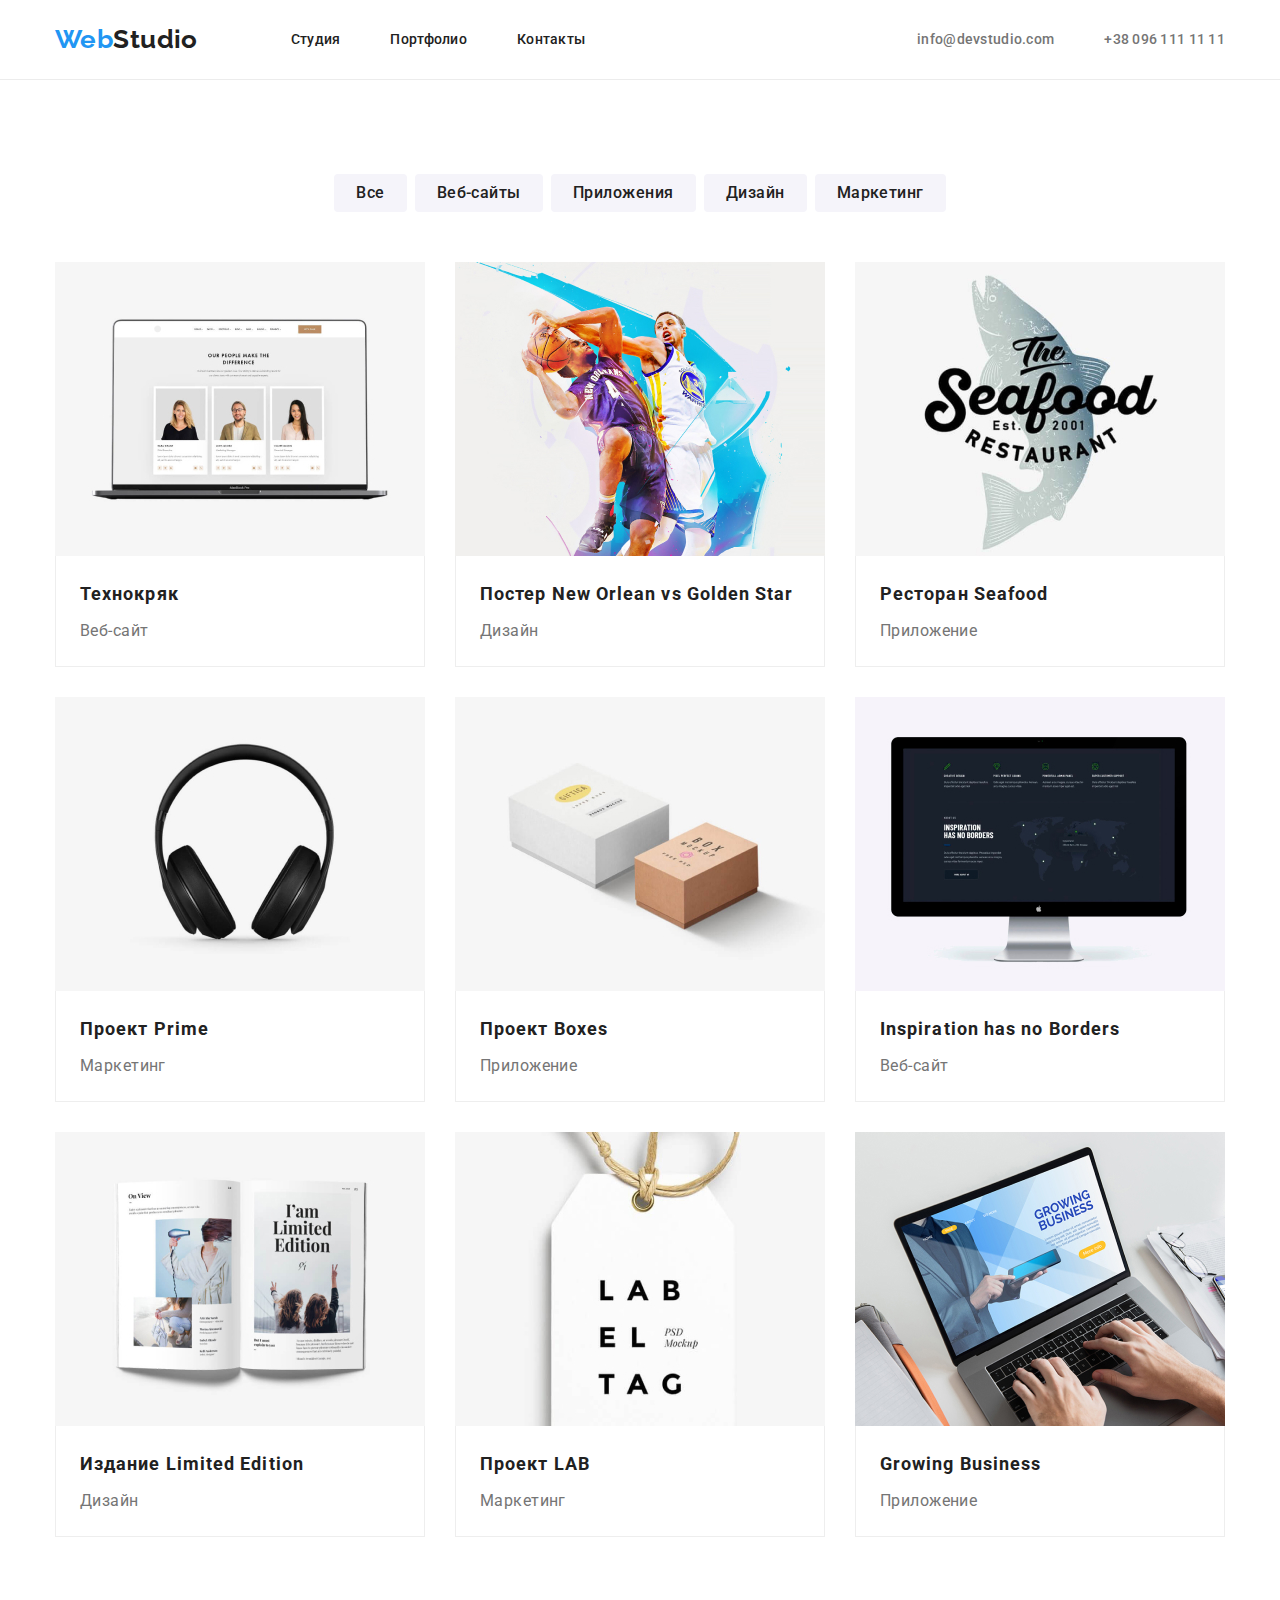
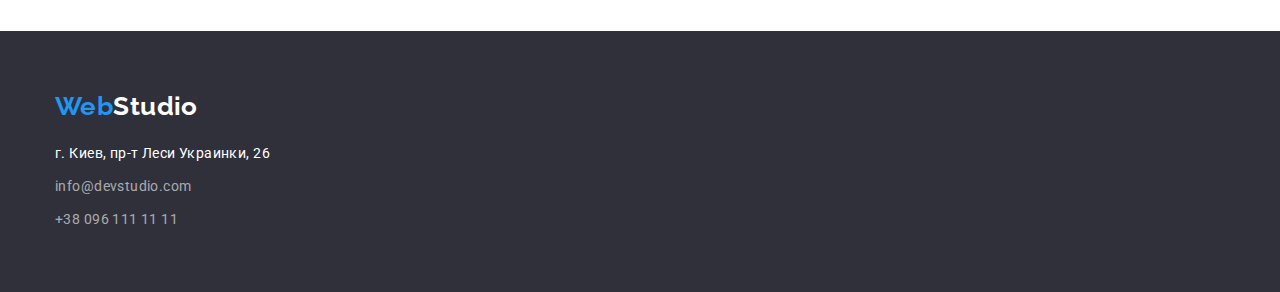
==== portfolio.html @ 7f3ca4b1 "Перенес файлы с третьей работы" ====
<!DOCTYPE html>
<html lang="ru">
<head>
    <meta charset="UTF-8">
    <meta name="viewport" content="width=device-width, initial-scale=1.0">
    <title>Портфолио</title>
    <link href="https://fonts.googleapis.com/css2?family=Raleway:wght@700&family=Roboto:wght@400;500;700;900&display=swap" rel="stylesheet">
    <!-- <link rel="stylesheet" href="./CSS/normolize.css"> -->
    <link rel="stylesheet" href="https://cdnjs.cloudflare.com/ajax/libs/modern-normalize/1.0.0/modern-normalize.min.css">
    <link rel="stylesheet" href="./CSS/style.css">
</head>
<body>
    <!--header-page-->
    <header class="header">
        <!--header-navigation-->
        <div class="container header-container">     
        <nav class="navigation">
            <a href="./index.html" class="logo"> <span class="logo-accent">Web</span>Studio</a>
            <ul class="site-nav list">
                <li class="site-nav-item"><a href="./index.html" class="link">Студия</a></li>
                <li class="site-nav-item"><a href="./portfolio.html" target="_blank" class="link">Портфолио</a></li>
                <li class="site-nav-item"><a href="#contacts" class="link">Контакты</a></li>
            </ul>  
        </nav>   
        <!--header-contact-->
        <ul class="contact-list list">
            <li><a href="mailto:info@devstudio.com" class="link link-email">info@devstudio.com</a></li>
            <li><a href="tel:+380961111111" class="link">+38 096 111 11 11</a></li>
        </ul>
        </div>
    </header>
    <!--main-content-portfolio-->
    <main>
        <!--section-page-portfolio-->
        <section class="section-portfolio section">
            <div class="container">
                <ul class="list-button list">
                    <li class="item-botton"><button type="button" class="button">Все</button></li>
                    <li class="item-botton"><button type="button" class="button">Веб-сайты</button></li>
                    <li class="item-botton"><button type="button" class="button">Приложения</button></li>
                    <li class="item-botton"><button type="button" class="button">Дизайн</button></li>
                    <li class="item-botton"><button type="button" class="button">Маркетинг</button></li>
                </ul>  
                <h1 hidden> Наши проекты</h1>
                <ul class="list-portfolio grid-list list">
                    <li class="item-portfolio"><a href="" class="link">
                            <img src="./images/technocryak.jpg" alt="Скриншот веб-сайта Технокряк" width="370">
                            <div class="item-product">
                                <h2 class="title-portfolio">Технокряк</h2>
                                <p class="category-product">Веб-сайт</p>
                            </div>
                        </a>
                    </li>
                    <li class="item-portfolio"><a href="" class="link"> 
                            <img src="./images/orlean-vs-js.jpg" alt="Постер New Orlean vs Golden Star" width="370">
                            <div class="item-product">
                                <h2 class="title-portfolio">Постер New Orlean vs Golden Star</h2>
                                <p class="category-product">Дизайн</p>
                            </div>    
                        </a>
                    </li>
                    <li class="item-portfolio"><a href="" class="link">
                            <img src="./images/seafood.jpg" alt="Постер приложения Ресторана Seafood" width="370">
                            <div class="item-product">
                                <h2 class="title-portfolio">Ресторан Seafood</h2>
                                <p class="category-product">Приложение</p>
                            </div>
                        </a>    
                    </li>
                    <li class="item-portfolio"><a href="" class="link">
                            <img src="./images/prime.jpg" alt="Фото наушников" width="370">
                            <div class="item-product">
                                <h2 class="title-portfolio">Проект Prime</h2>
                                <p class="category-product">Маркетинг</p>
                            </div>
                        </a>
                    </li>
                    <li class="item-portfolio"><a href="" class="link">
                            <img src="./images/boxes.jpg" alt="Фото двух коробок" width="370">
                            <div class="item-product">
                                <h2 class="title-portfolio">Проект Boxes</h2>
                                <p class="category-product">Приложение</p>
                            </div>    
                        </a>    
                    </li>
                    <li class="item-portfolio"><a href="" class="link">
                            <img src="./images/inspiration-has-no-borders.jpg" alt="Фото манитора с сайтом Inspiration has no Borders на экране" width="370" >
                            <div class="item-product">
                                <h2 class="title-portfolio">Inspiration has no Borders</h2>
                                <p class="category-product">Веб-сайт</p>
                            </div>
                        </a>
                    </li>
                    <li class="item-portfolio"><a href="" class="link">
                            <img src="./images/limited-edition.jpg" alt="Фото разворота журнала Limited Edition" width="370">
                            <div class="item-product">
                                <h2 class="title-portfolio">Издание Limited Edition</h2>
                                <p class="category-product">Дизайн</p>
                            </div>
                        </a>
                    </li>
                    <li class="item-portfolio"><a href="" class="link">
                            <img src="./images/lab-project.jpg" alt="Фото белой бирки с надписью LA EL TAG" width="370">
                            <div class="item-product">
                                <h2 class="title-portfolio">Проект LAB</h2>
                                <p class="category-product">Маркетинг</p>
                            </div>
                        </a>
                    </li>
                    <li class="item-portfolio"><a href="" class="link">
                            <img src="./images/growing-business.jpg" alt="Фото ноутбука со постером приложения Growing Business на экране" width="370">
                            <div class="item-product">
                                <h2 class="title-portfolio">Growing Business</h2>
                                <p class="category-product">Приложение</p>
                            </div>
                        </a>
                    </li>
                </ul>
            </div>
        </section>
    </main>
    <!--footer-page-->
    <!--footer-page-->
    <footer class="footer" >
        <div class="container footer-сntainer">
            <a href="./index.html" class="logo logo-footer"><span class="logo-accent">Web</span>Studio</a>
        <!--footer-address-->
        <address class="footer-address">
            <p class="contact"  id="contacts">г. Киев, пр-т Леси Украинки, 26 <br>
                <a href="mailto:info@devstudio.com" class="link-contact">info@devstudio.com</a> <br>
                <a href="tel:+380961111111" class="link-contact">+38 096 111 11 11</a>
            </p>
        </address>
        </div>
    </footer>
</body>
</html>
---- CSS/normolize.css ----
/*! normalize.css v8.0.1 | MIT License | github.com/necolas/normalize.css */

/* Document
   ========================================================================== */

/**
 * 1. Correct the line height in all browsers.
 * 2. Prevent adjustments of font size after orientation changes in iOS.
 */

 html {
    line-height: 1.15; /* 1 */
    -webkit-text-size-adjust: 100%; /* 2 */
  }
  
  /* Sections
     ========================================================================== */
  
  /**
   * Remove the margin in all browsers.
   */
  
  body {
    margin: 0;
  }
  
  /**
   * Render the `main` element consistently in IE.
   */
  
  main {
    display: block;
  }
  
  /**
   * Correct the font size and margin on `h1` elements within `section` and
   * `article` contexts in Chrome, Firefox, and Safari.
   */
  
  h1 {
    font-size: 2em;
    margin: 0.67em 0;
  }
  
  /* Grouping content
     ========================================================================== */
  
  /**
   * 1. Add the correct box sizing in Firefox.
   * 2. Show the overflow in Edge and IE.
   */
  
  hr {
    box-sizing: content-box; /* 1 */
    height: 0; /* 1 */
    overflow: visible; /* 2 */
  }
  
  /**
   * 1. Correct the inheritance and scaling of font size in all browsers.
   * 2. Correct the odd `em` font sizing in all browsers.
   */
  
  pre {
    font-family: monospace, monospace; /* 1 */
    font-size: 1em; /* 2 */
  }
  
  /* Text-level semantics
     ========================================================================== */
  
  /**
   * Remove the gray background on active links in IE 10.
   */
  
  a {
    background-color: transparent;
  }
  
  /**
   * 1. Remove the bottom border in Chrome 57-
   * 2. Add the correct text decoration in Chrome, Edge, IE, Opera, and Safari.
   */
  
  abbr[title] {
    border-bottom: none; /* 1 */
    text-decoration: underline; /* 2 */
    text-decoration: underline dotted; /* 2 */
  }
  
  /**
   * Add the correct font weight in Chrome, Edge, and Safari.
   */
  
  b,
  strong {
    font-weight: bolder;
  }
  
  /**
   * 1. Correct the inheritance and scaling of font size in all browsers.
   * 2. Correct the odd `em` font sizing in all browsers.
   */
  
  code,
  kbd,
  samp {
    font-family: monospace, monospace; /* 1 */
    font-size: 1em; /* 2 */
  }
  
  /**
   * Add the correct font size in all browsers.
   */
  
  small {
    font-size: 80%;
  }
  
  /**
   * Prevent `sub` and `sup` elements from affecting the line height in
   * all browsers.
   */
  
  sub,
  sup {
    font-size: 75%;
    line-height: 0;
    position: relative;
    vertical-align: baseline;
  }
  
  sub {
    bottom: -0.25em;
  }
  
  sup {
    top: -0.5em;
  }
  
  /* Embedded content
     ========================================================================== */
  
  /**
   * Remove the border on images inside links in IE 10.
   */
  
  img {
    border-style: none;
  }
  
  /* Forms
     ========================================================================== */
  
  /**
   * 1. Change the font styles in all browsers.
   * 2. Remove the margin in Firefox and Safari.
   */
  
  button,
  input,
  optgroup,
  select,
  textarea {
    font-family: inherit; /* 1 */
    font-size: 100%; /* 1 */
    line-height: 1.15; /* 1 */
    margin: 0; /* 2 */
  }
  
  /**
   * Show the overflow in IE.
   * 1. Show the overflow in Edge.
   */
  
  button,
  input { /* 1 */
    overflow: visible;
  }
  
  /**
   * Remove the inheritance of text transform in Edge, Firefox, and IE.
   * 1. Remove the inheritance of text transform in Firefox.
   */
  
  button,
  select { /* 1 */
    text-transform: none;
  }
  
  /**
   * Correct the inability to style clickable types in iOS and Safari.
   */
  
  button,
  [type="button"],
  [type="reset"],
  [type="submit"] {
    -webkit-appearance: button;
  }
  
  /**
   * Remove the inner border and padding in Firefox.
   */
  
  button::-moz-focus-inner,
  [type="button"]::-moz-focus-inner,
  [type="reset"]::-moz-focus-inner,
  [type="submit"]::-moz-focus-inner {
    border-style: none;
    padding: 0;
  }
  
  /**
   * Restore the focus styles unset by the previous rule.
   */
  
  button:-moz-focusring,
  [type="button"]:-moz-focusring,
  [type="reset"]:-moz-focusring,
  [type="submit"]:-moz-focusring {
    outline: 1px dotted ButtonText;
  }
  
  /**
   * Correct the padding in Firefox.
   */
  
  fieldset {
    padding: 0.35em 0.75em 0.625em;
  }
  
  /**
   * 1. Correct the text wrapping in Edge and IE.
   * 2. Correct the color inheritance from `fieldset` elements in IE.
   * 3. Remove the padding so developers are not caught out when they zero out
   *    `fieldset` elements in all browsers.
   */
  
  legend {
    box-sizing: border-box; /* 1 */
    color: inherit; /* 2 */
    display: table; /* 1 */
    max-width: 100%; /* 1 */
    padding: 0; /* 3 */
    white-space: normal; /* 1 */
  }
  
  /**
   * Add the correct vertical alignment in Chrome, Firefox, and Opera.
   */
  
  progress {
    vertical-align: baseline;
  }
  
  /**
   * Remove the default vertical scrollbar in IE 10+.
   */
  
  textarea {
    overflow: auto;
  }
  
  /**
   * 1. Add the correct box sizing in IE 10.
   * 2. Remove the padding in IE 10.
   */
  
  [type="checkbox"],
  [type="radio"] {
    box-sizing: border-box; /* 1 */
    padding: 0; /* 2 */
  }
  
  /**
   * Correct the cursor style of increment and decrement buttons in Chrome.
   */
  
  [type="number"]::-webkit-inner-spin-button,
  [type="number"]::-webkit-outer-spin-button {
    height: auto;
  }
  
  /**
   * 1. Correct the odd appearance in Chrome and Safari.
   * 2. Correct the outline style in Safari.
   */
  
  [type="search"] {
    -webkit-appearance: textfield; /* 1 */
    outline-offset: -2px; /* 2 */
  }
  
  /**
   * Remove the inner padding in Chrome and Safari on macOS.
   */
  
  [type="search"]::-webkit-search-decoration {
    -webkit-appearance: none;
  }
  
  /**
   * 1. Correct the inability to style clickable types in iOS and Safari.
   * 2. Change font properties to `inherit` in Safari.
   */
  
  ::-webkit-file-upload-button {
    -webkit-appearance: button; /* 1 */
    font: inherit; /* 2 */
  }
  
  /* Interactive
     ========================================================================== */
  
  /*
   * Add the correct display in Edge, IE 10+, and Firefox.
   */
  
  details {
    display: block;
  }
  
  /*
   * Add the correct display in all browsers.
   */
  
  summary {
    display: list-item;
  }
  
  /* Misc
     ========================================================================== */
  
  /**
   * Add the correct display in IE 10+.
   */
  
  template {
    display: none;
  }
  
  /**
   * Add the correct display in IE 10.
   */
  
  [hidden] {
    display: none;
  }
---- CSS/style.css ----
/*background-color-header-page:
    background-color-header-and-images-list: #FFFFFF;
    background-hero-footer: #2F303A;
    general-background-page: #E5E5E5;
    background-section3-comand: #F5F4FA;
*/
/* font-family: 'Raleway', sans-serif;
   font-family: 'Roboto', sans-serif; 
*/
:root{
    --primary-text-color: #757575;
    --title-text-color: #212121;
    --accent-color: #2196F3;
    --primary-white-color: #ffffff;
    --contact-text-color: rgba(255, 255, 255, 0.6);
    --background-hero-footer: #2F303A;
    /* --general-background-page: #E5E5E5; */
    --background-section-comand: #F5F4FA;
}
html {
    box-sizing: border-box;
}  
*,
*::before,
*::after {
    box-sizing: inherit;
}
  img {
    display: block;
    max-width: 100%;
    height: auto;
}

h1,
h2,
h3,
p {
    margin-top: 0;
}
body {
    background-color: var(--primary-white-color);
    color: var(--primary-text-color);
    font-family: Roboto, sans-serif;
    font-weight: 400;
    letter-spacing: 0.03em;
    font-size: 14px;
    line-height: 1.71;
}
/* utilities */
.section{
    padding-top: 94px;
    padding-bottom: 94px;
}
.list {
    padding: 0;
    margin: 0;
    list-style: none;
}
.visually-hidden {
    position: absolute !important;
    clip: rect(1px 1px 1px 1px);
    clip: rect(1px, 1px, 1px, 1px);
    padding: 0 !important;
    border: 0 !important;
    height: 1px !important;
    width: 1px !important;
    overflow: hidden;
}
.container {
    width: 1200px;
    padding-left: 15px;
    padding-right: 15px;
    /* outline: 2px solid tomato; */
    margin: 0 auto;
}
.button {
    border-radius: 4px ;
    display: inline-block;
    margin: 0;
    padding: 0;
    box-shadow: none;
    cursor: pointer;
    border: none;
}
.grid-list{
    display: flex;
    flex-wrap: wrap;
    margin-left: -30px;
    /* margin-top: -30px; */
}
/* Logo */
.logo {
    color: var(--title-text-color);
    font-family: Raleway, sans-serif;
    font-size: 26px;
    font-weight: 700;
    line-height: 1.19;
    text-decoration: none;
}
.logo-accent {
    color: var(--accent-color);
}
/* site-nav */
.site-nav{
    display: inline-flex;
}
.site-nav-item:not(:last-child) {
    margin-right: 50px;
}
.header .logo {
    margin-right: 93px;
}
 .header {
    padding-top: 24px;
    padding-bottom: 24px;

    border-bottom: 1px solid #ECECEC;
} 

.contact-list {
    display: inline-flex;
}
.contact-list .link-email{
    margin-right: 50px;
}
.header-container {
    display: flex;
    justify-content: flex-end;
    align-items: center;

}
.navigation {
    display: flex;
    align-items: center;
    margin-right: auto;
   } 
.site-nav .link {
    color: var(--title-text-color);
    font-weight: 500;
    line-height: 1.14;
    text-decoration: none;
    letter-spacing: 0.02em;
} 
.site-nav .link:hover,
.site-nav .link:focus {
  color: var(--accent-color);
}
.contact-list .link {
    color: var(--primary-text-color);
    font-weight: 500;
    line-height: 1.14;
    text-decoration: none;
    letter-spacing: 0.02em;
} 
.contact-list .link:hover,
.contact-list .link:focus {
    color: var(--accent-color);
}
/*section1-hero */
.hero,
.footer {
    background-color: var(--background-hero-footer);
}
.hero-container{
    display: inline-block;
    padding-top: 200px;
    padding-bottom: 200px;
    width: 700px;
}
.hero{
    text-align: center;
}
.hero-title {
    color: var(--primary-white-color);
    font-weight: 900;
    font-size: 44px;
    line-height: 1.36;
    
    letter-spacing: 0.06em;
    text-transform: uppercase;
    display: block;

    margin-bottom: 30px;
}
.hero .button {
    background-color: var(--accent-color);
    color: var(--primary-white-color);
    font-weight: 700;
    font-size: 16px;
    line-height: 1.87;
    text-align: center;
    letter-spacing: 0.06em;
    text-decoration: none;
    
    padding: 10px 32px;
    min-width: 136px;
    box-shadow: 0px 4px 4px rgba(0, 0, 0, 0.15);
}
/*section2-feature */
.section-feature{
    padding-bottom: 0;
}
.feature-list .title {
    color: var(--title-text-color);
    font-weight: 700;
    font-size: 14px;
    line-height: 1.14;
    letter-spacing: 0.03em;
    text-transform: uppercase;

    margin-bottom: 10px;
}
.feature-list p{
    margin-bottom: 0;
    padding-block-start: 3px;
    padding-block-end: 3px;
    
}
.feature-item {
    margin-left: 30px;
    /* margin-top: 30px; */
    flex-basis: calc(100% / 4 - 30px);
}
/*section3-product*/
.section-title {
    color: var(--title-text-color);
    font-weight: 700;
    font-size: 36px;
    line-height: 1.17;
    text-align: center;

    margin-bottom: 50px;
}
.product-item {
    margin-left: 30px;
    /* margin-top: 30px; */
    flex-basis: calc(100% / 3 - 30px);
}
/*section4-comand*/
.section-comand {
    background-color: var(--background-section-comand);
}
.comand-list li {
    background-color: var(--primary-white-color);
    font-size: 16px;
    line-height: 1.19;

    padding-bottom: 30px;
}
.comand-list .title {
    color: var(--title-text-color);
    font-weight: 500;

    margin-top: 30px;
    margin-bottom: 10px;
}
.comand-item {
    text-align: center;
    box-shadow: 0px 1px 3px rgba(0, 0, 0, 0.12), 0px 1px 1px rgba(0, 0, 0, 0.14), 0px 2px 1px rgba(0, 0, 0, 0.2);
    border-radius: 0px 0px 4px 4px;

    margin-left: 30px;
    /* margin-top: 30px; */
    flex-basis: calc(100% / 4 - 30px);
    }
.comand-item p {
    margin-bottom: 0px;
}
   /*section-portfolio*/
.list-button {
    display: flex;
    justify-content: center;
    margin-bottom: 50px;
}    
.list-button .button {
    background-color: var(--background-section-comand);
    color: var(--title-text-color);
    font-weight: 500;
    font-size: 16px;
    line-height: 1.63;
    letter-spacing: 0.03em;
    
    padding: 6px 22px;
    border-color: var(--background-section-comand);
}
.item-botton{ 
    margin-right: 8px;
}
.item-botton:last-child {
    margin-right: 0;
}
.list-button .button:hover,
.list-button .button:focus {
    background-color: var(--accent-color);
    color: var(--primary-white-color);
    border-color: var(--accent-color);
    box-shadow: 0px 3px 1px rgba(0, 0, 0, 0.1), 0px 1px 2px rgba(0, 0, 0, 0.08), 0px 2px 2px rgba(0, 0, 0, 0.12);
}
.list-portfolio{
    margin-top: -30px;

}
.item-portfolio{
    margin-left: 30px;
    margin-top: 30px;
    flex-basis: calc(100% / 3 - 30px);

    background-color: var(--primary-white-color);
}     
.list-portfolio .link {
    text-decoration: none; 
}
.title-portfolio {
    color: var(--title-text-color);
    font-weight: 700;
    font-size: 18px;
    line-height: 2;
    text-decoration: none;
    letter-spacing: 0.06em;

    width: 320px;
    height: 36px;
    margin-bottom: 4px;
}
.category-product {
    color: var(--primary-text-color);    
    font-size: 16px;
    line-height: 1.88;

    width: 320px;
    height: 30px;
    margin-bottom: 0;
    margin-right: 0;
}
.item-product {
    padding: 20px 24px;
    /* box-sizing: border-box; */
    border-bottom: 1px solid #EEEEEE;
    border-left: 1px solid #EEEEEE;
    border-right: 1px solid #EEEEEE;
}
/*footer-address*/
.footer {  
    padding-top: 60px;
    padding-bottom: 60px;
}
.footer-сntainer .logo-footer {
    display: inline-block;
    color: var(--primary-white-color);
    
    margin-bottom: 20px;
}
.footer-address{ 
    color: var(--primary-white-color);
    font-style: normal;
}
.contact .link-contact {
    color: var(--contact-text-color);
    text-decoration: none;
} 
.contact{
    margin-bottom: 0px;
}
.link-contact {
    display: inline-block;
    margin-top: 9px;
    margin-bottom: 9px;
} 
.link-contact:last-child {
    margin-top: 0px;
    margin-bottom: 0px;
}
.contact .link-contact:hover,
.contact .link-contact:focus {
    color: var(--accent-color);
}
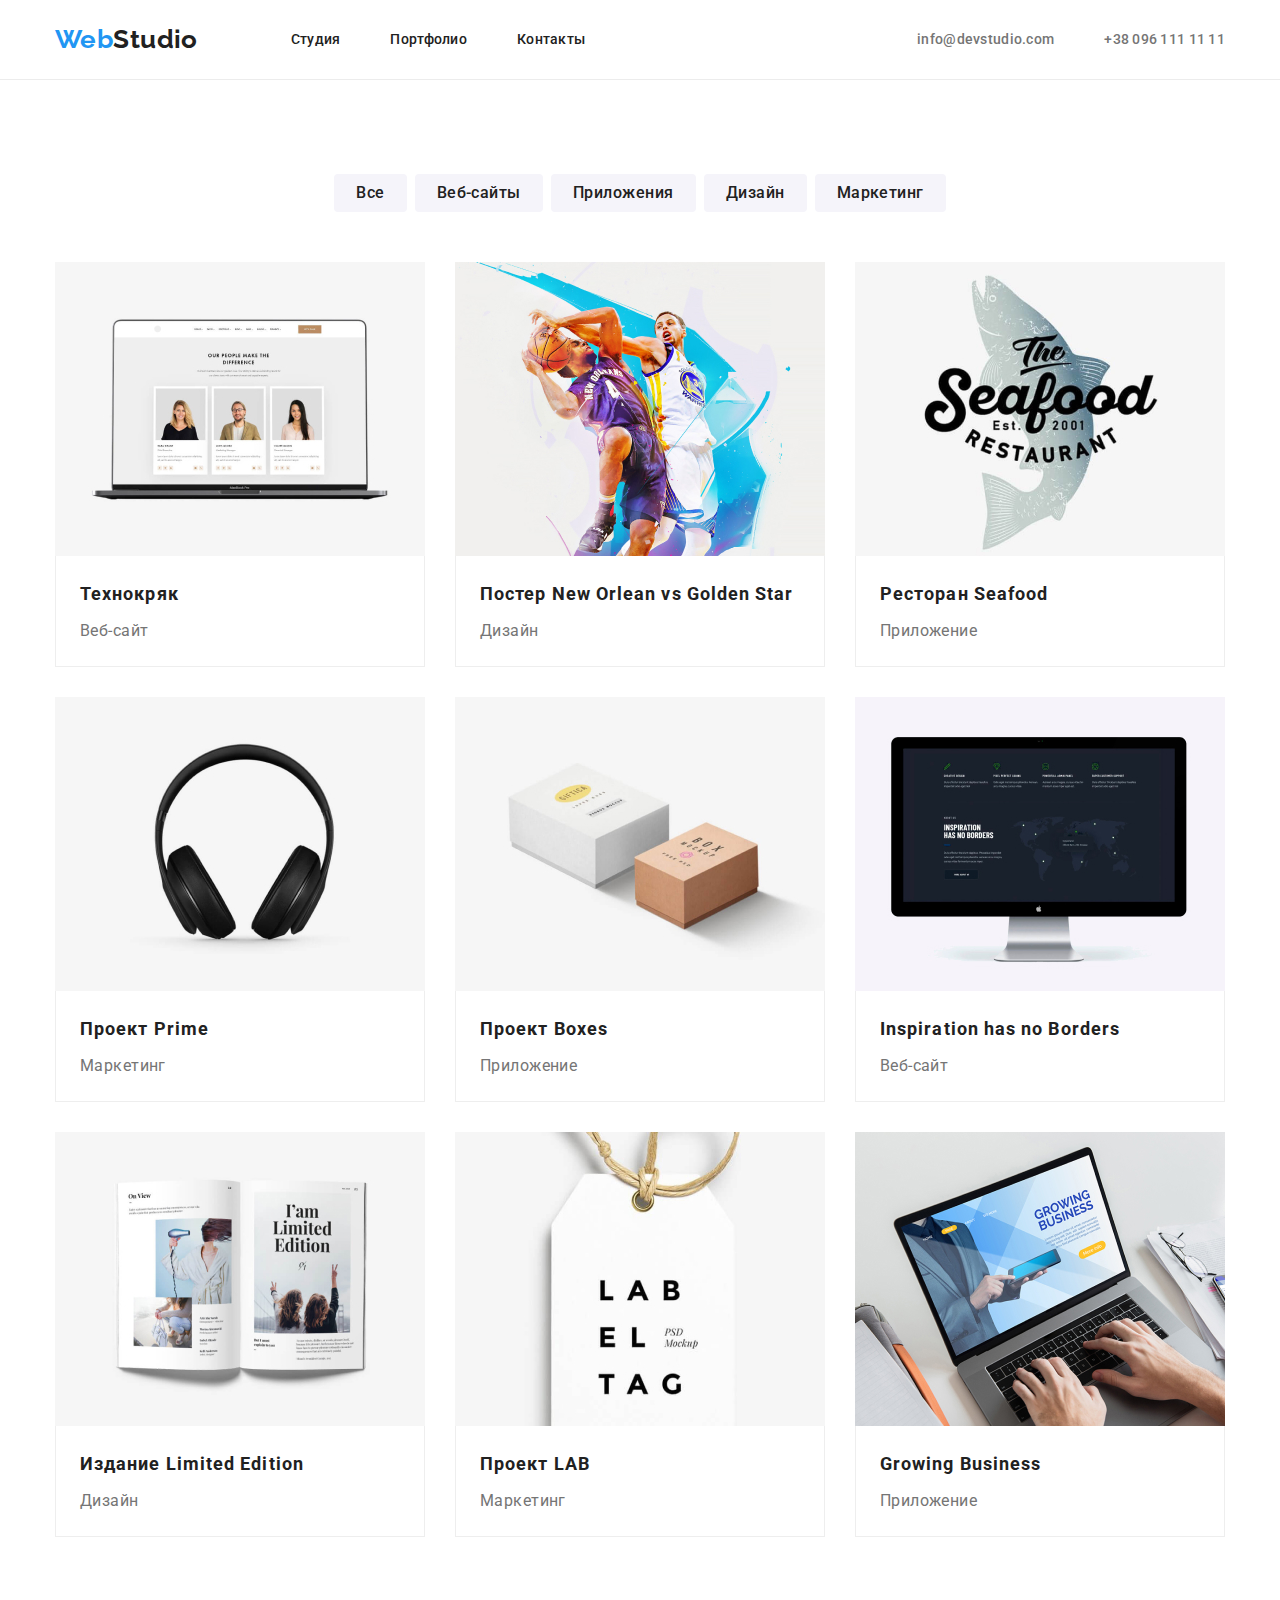
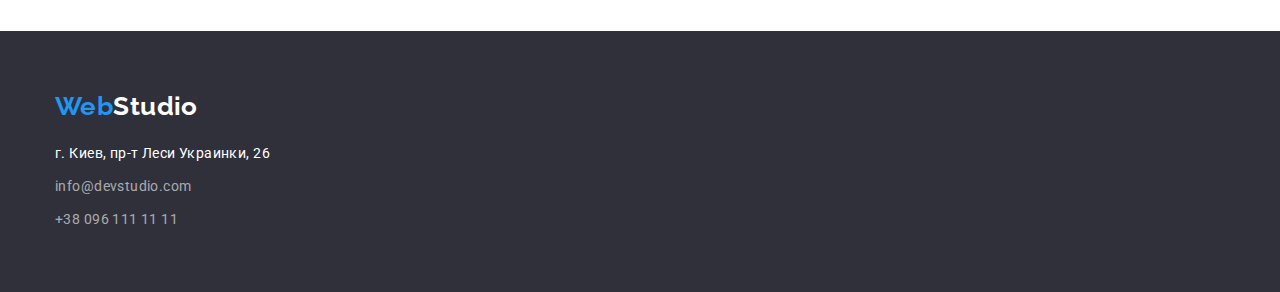
==== commit 2dfb8ab1: "Оптимизировал футер" ====
--- a/portfolio.html
+++ b/portfolio.html
@@ -125,12 +125,11 @@
         <div class="container footer-сntainer">
             <a href="./index.html" class="logo logo-footer"><span class="logo-accent">Web</span>Studio</a>
         <!--footer-address-->
-        <address class="footer-address">
-            <p class="contact"  id="contacts">г. Киев, пр-т Леси Украинки, 26 <br>
-                <a href="mailto:info@devstudio.com" class="link-contact">info@devstudio.com</a> <br>
-                <a href="tel:+380961111111" class="link-contact">+38 096 111 11 11</a>
-            </p>
-        </address>
+            <address class="footer-address">
+                <a href="https://goo.gl/maps/9pcNpYA6Zs79VANX6" target="_blank" class="link">г. Киев, пр-т Леси Украинки, 26</a>  
+                <a href="mailto:info@devstudio.com" class="link-contact link">info@devstudio.com</a> 
+                <a href="tel:+380961111111" class="link-contact link">+38 096 111 11 11</a>
+            </address>
         </div>
     </footer>
 </body>
--- a/CSS/style.css
+++ b/CSS/style.css
@@ -110,7 +110,7 @@
 .header .logo {
     margin-right: 93px;
 }
- .header {
+.header {
     padding-top: 24px;
     padding-bottom: 24px;
 
@@ -306,6 +306,7 @@
     flex-basis: calc(100% / 3 - 30px);
 
     background-color: var(--primary-white-color);
+
 }     
 .list-portfolio .link {
     text-decoration: none; 
@@ -318,23 +319,17 @@
     text-decoration: none;
     letter-spacing: 0.06em;
 
-    width: 320px;
-    height: 36px;
-    margin-bottom: 4px;
+    margin-bottom: 4px; 
 }
 .category-product {
     color: var(--primary-text-color);    
     font-size: 16px;
     line-height: 1.88;
 
-    width: 320px;
-    height: 30px;
-    margin-bottom: 0;
-    margin-right: 0;
+    margin-bottom: 0; 
 }
 .item-product {
     padding: 20px 24px;
-    /* box-sizing: border-box; */
     border-bottom: 1px solid #EEEEEE;
     border-left: 1px solid #EEEEEE;
     border-right: 1px solid #EEEEEE;
@@ -351,26 +346,24 @@
     margin-bottom: 20px;
 }
 .footer-address{ 
-    color: var(--primary-white-color);
+    display: flex;
+    
+    flex-direction: column;
     font-style: normal;
 }
-.contact .link-contact {
+.footer-address .link {
+    color: var(--primary-white-color);
+    text-decoration: none;
+    margin-bottom: 9px;
+    width: max-content;
+}
+.footer-address .link-contact {
     color: var(--contact-text-color);
-    text-decoration: none;
-} 
-.contact{
+}
+.link-contact:last-child {
     margin-bottom: 0px;
 }
-.link-contact {
-    display: inline-block;
-    margin-top: 9px;
-    margin-bottom: 9px;
-} 
-.link-contact:last-child {
-    margin-top: 0px;
-    margin-bottom: 0px;
-}
-.contact .link-contact:hover,
-.contact .link-contact:focus {
+.footer-address .link-contact:hover,
+.footer-address .link-contact:focus {
     color: var(--accent-color);
 }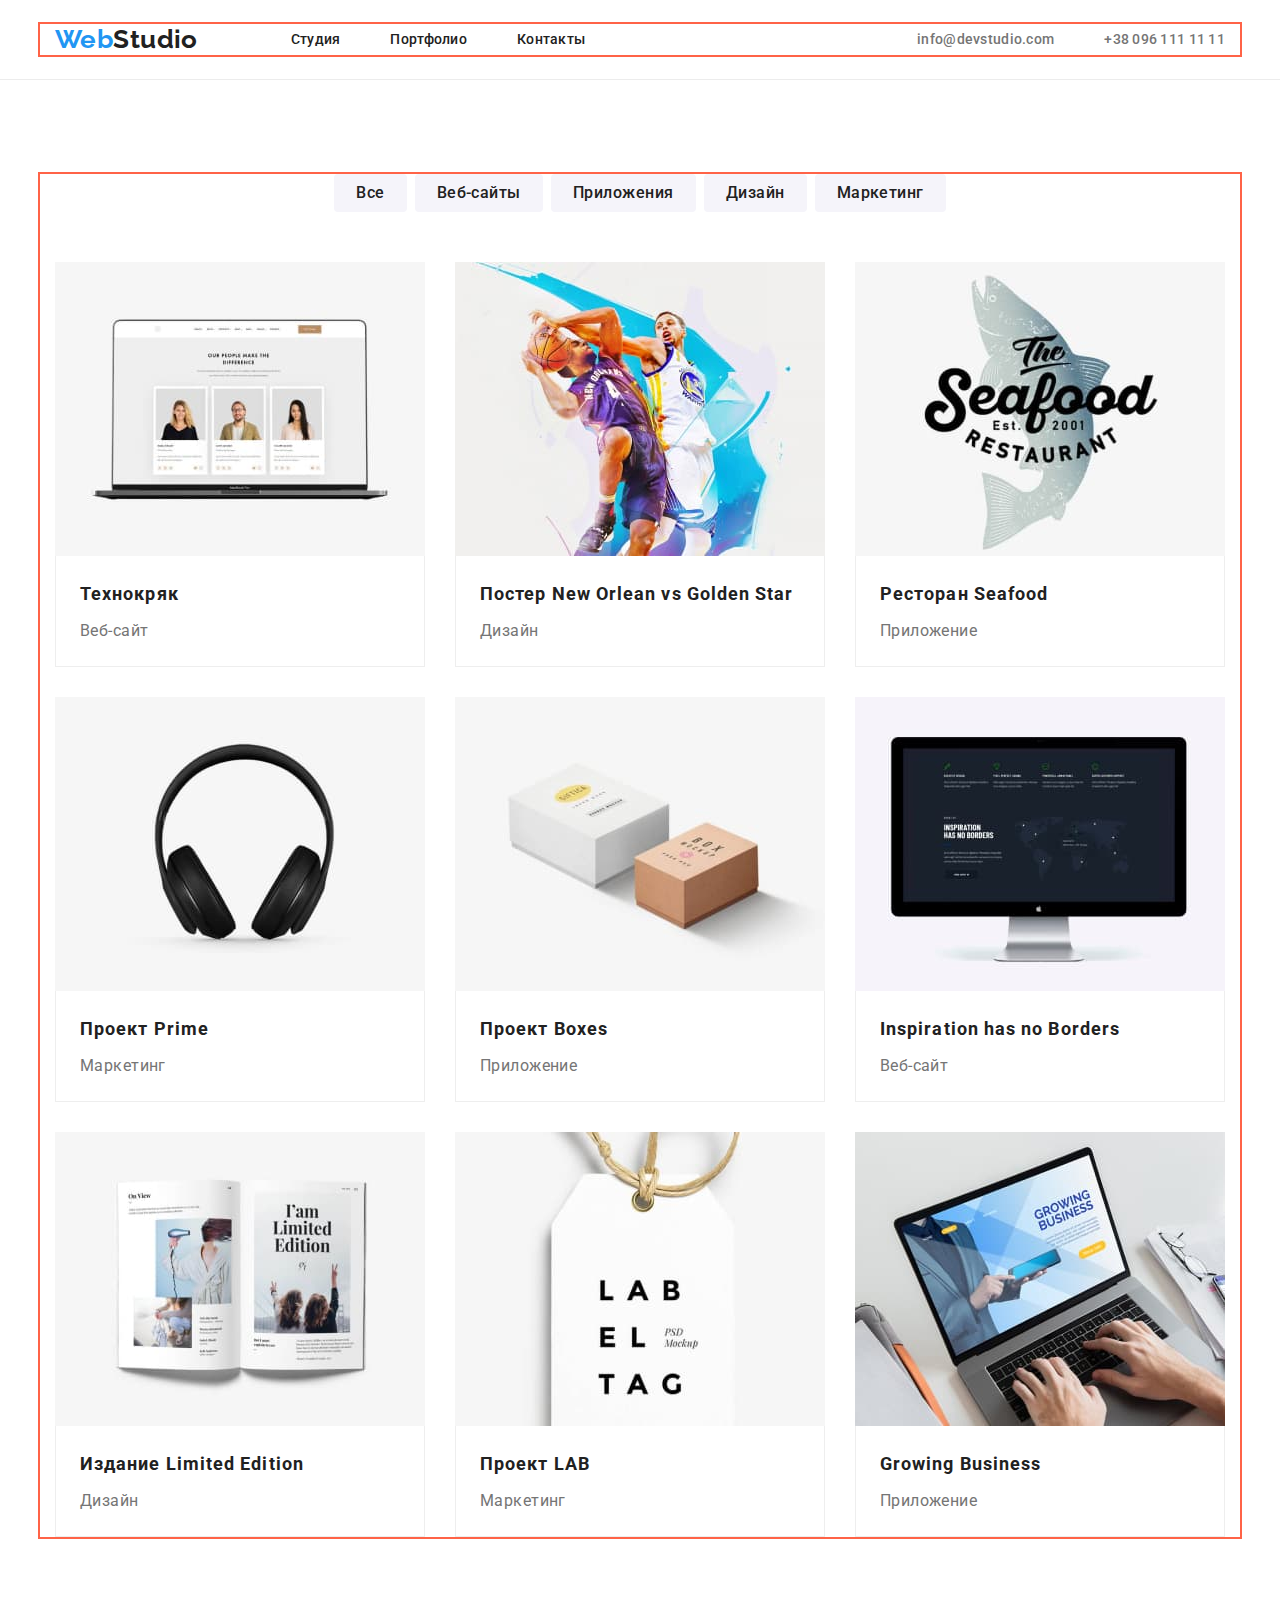
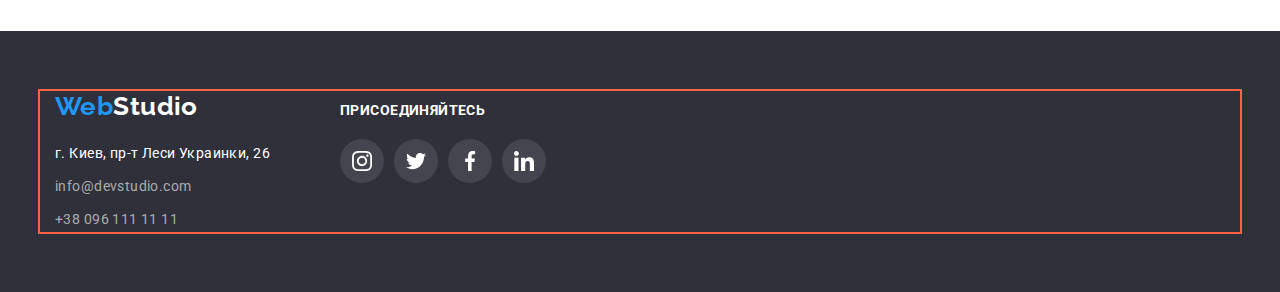
==== commit 60975579: "Сделал оформление дикоротивніми изображениями секции 2 преимущества, подвала, и поэксперементировал " ====
--- a/portfolio.html
+++ b/portfolio.html
@@ -122,14 +122,29 @@
     <!--footer-page-->
     <!--footer-page-->
     <footer class="footer" >
-        <div class="container footer-сntainer">
-            <a href="./index.html" class="logo logo-footer"><span class="logo-accent">Web</span>Studio</a>
-        <!--footer-address-->
-            <address class="footer-address">
+        <div class="container footer-сontainer">
+            <div class="adress-item">
+                <a href="./index.html" class="logo logo-footer"><span class="logo-accent">Web</span>Studio</a>
+                <!--footer-address-->
+                <address class="footer-address">
                 <a href="https://goo.gl/maps/9pcNpYA6Zs79VANX6" target="_blank" class="link">г. Киев, пр-т Леси Украинки, 26</a>  
                 <a href="mailto:info@devstudio.com" class="link-contact link">info@devstudio.com</a> 
                 <a href="tel:+380961111111" class="link-contact link">+38 096 111 11 11</a>
-            </address>
+                </address>
+            </div>
+            <div class="social">
+                <b class="join-footer">присоединяйтесь</b>
+                <ul class="list social-list" >
+                    <li class="social-item"> <a href="#" class="link social-img box-instagram">
+                    </a></li>
+                    <li class="social-item"> <a href="#" class="link social-img box-twitter">
+                    </a></li>
+                    <li class="social-item"> <a href="#" class="link social-img box-facebook">
+                    </a></li>
+                    <li class="social-item"> <a href="#" class="link social-img box-linkedin">
+                    </a></li>
+                </ul>
+            </div>
         </div>
     </footer>
 </body>
--- a/CSS/style.css
+++ b/CSS/style.css
@@ -70,7 +70,7 @@
     width: 1200px;
     padding-left: 15px;
     padding-right: 15px;
-    /* outline: 2px solid tomato; */
+    outline: 2px solid tomato;
     margin: 0 auto;
 }
 .button {
@@ -196,10 +196,30 @@
     min-width: 136px;
     box-shadow: 0px 4px 4px rgba(0, 0, 0, 0.15);
 }
+
+/* Overlay-hero*/
+.overlay {
+    max-width: 1600px;
+    height: 600px;
+    margin-left: auto;
+    margin-right: auto;
+    background: #C4C4C4;
+    background-image: linear-gradient(
+        rgba(47, 48, 58, 0.4),
+        rgba(47, 48, 58, 0.4)
+      ),
+      url("../images/Hero-img.jpg");
+  
+    background-repeat: no-repeat;
+    background-position: center;
+    background-size: cover;
+}
 /*section2-feature */
 .section-feature{
     padding-bottom: 0;
 }
+
+
 .feature-list .title {
     color: var(--title-text-color);
     font-weight: 700;
@@ -221,6 +241,30 @@
     /* margin-top: 30px; */
     flex-basis: calc(100% / 4 - 30px);
 }
+
+.feature-item::before {
+    display: block;
+    content: "";
+    height: 120px;
+    background-size: 70px;
+    background-repeat: no-repeat;
+    background-position: center;
+    background-color: #F5F4FA ;
+    border-radius: 4px;
+    margin-bottom: 30px;  
+}
+.icon-antenna::before{
+    background-image: url(../images/antenna.svg);
+}
+.icon-clock::before{
+    background-image: url(../images/clock.svg);
+}
+.icon-diagram::before{
+    background-image: url(../images/diagram.svg);
+}
+.icon-astronaut::before{
+    background-image: url(../images/astronaut.svg);
+}
 /*section3-product*/
 .section-title {
     color: var(--title-text-color);
@@ -245,7 +289,7 @@
     font-size: 16px;
     line-height: 1.19;
 
-    padding-bottom: 30px;
+    /* padding-bottom: 30px; */
 }
 .comand-list .title {
     color: var(--title-text-color);
@@ -264,8 +308,59 @@
     flex-basis: calc(100% / 4 - 30px);
     }
 .comand-item p {
-    margin-bottom: 0px;
-}
+    margin-bottom: 16px;
+}
+.social-list {
+    display: flex;
+    flex-wrap: wrap;
+    width: 206px;
+    margin-left: auto;
+    margin-right: auto;
+    padding-bottom: 30px;
+}
+.social-img::before {
+    display: block;
+    content: "";
+    height: 44px;
+    width: 44px;
+    background-size: auto;
+    background-repeat: no-repeat;
+    background-position: center;
+    border-radius: 50%;
+    margin-right: 10px;
+}
+.box-comand-instagram::before{
+    background-image: url(../images/instagram.svg);
+    background-color: var(--primary-white-color);
+}
+.box-comand-twitter::before{
+    background-image: url(../images/twitter.svg);
+    background-color: var(--primary-white-color);
+}
+.box-comand-facebook::before{
+    background-image: url(../images/facebook.svg);
+    background-color: var(--primary-white-color);
+}
+.box-comand-linkedin::before{
+    background-image: url(../images/linkedin.svg);
+    background-color: var(--primary-white-color);
+    margin-right: 0px;
+}     
+.social-img:hover::before{
+    background-color:  #2196F3;
+}
+/*section5-clients*/
+.clients-item {
+    margin-left: 30px;
+    /* margin-top: 30px; */
+    flex-basis: calc(100% / 6 - 30px);
+
+    /* padding: 20px 63px; */
+    content: auto;
+    border: 1px solid #AFB1B8;
+    border-radius: 4px;
+}
+
    /*section-portfolio*/
 .list-button {
     display: flex;
@@ -339,7 +434,7 @@
     padding-top: 60px;
     padding-bottom: 60px;
 }
-.footer-сntainer .logo-footer {
+.footer-сontainer .logo-footer {
     display: inline-block;
     color: var(--primary-white-color);
     
@@ -366,4 +461,63 @@
 .footer-address .link-contact:hover,
 .footer-address .link-contact:focus {
     color: var(--accent-color);
-}+}
+.social {
+    margin-left: 70px;
+}
+.join-footer{
+    display: block;
+    text-transform: uppercase;
+    color: var(--primary-white-color);
+    line-height: 1.14;
+
+    margin-bottom: 20px;
+
+}
+.footer-сontainer {
+    display: flex;
+    align-items: baseline;
+
+}
+/* .social-list {
+    display: flex;
+    flex-wrap: wrap;
+    width: 206px;
+    margin-left: auto;
+    margin-right: auto;
+    margin-top: 20px;
+} */
+/* .social-img::before {
+    display: block;
+    content: "";
+    height: 44px;
+    width: 44px;
+    background-size: auto;
+    background-repeat: no-repeat;
+    background-position: center;
+    border-radius: 50%;
+    margin-right: 10px;
+} */
+.box-instagram::before{
+    background-image: url(../images/instagram-2.svg);
+    background-color:rgba(255, 255, 255, 0.1);
+}
+.box-twitter::before{
+    background-image: url(../images/twitter-1.svg);
+    background-color:rgba(255, 255, 255, 0.1);
+}
+.box-facebook::before{
+    background-image: url(../images/facebook-1.svg);
+    background-color:rgba(255, 255, 255, 0.1);
+}
+.box-linkedin::before{
+    background-image: url(../images/linkedin-1.svg);
+    background-color:rgba(255, 255, 255, 0.1);
+    margin-right: 0px;
+}     
+.social-img:hover::before{
+    background-color:  #2196F3;
+}
+
+
+
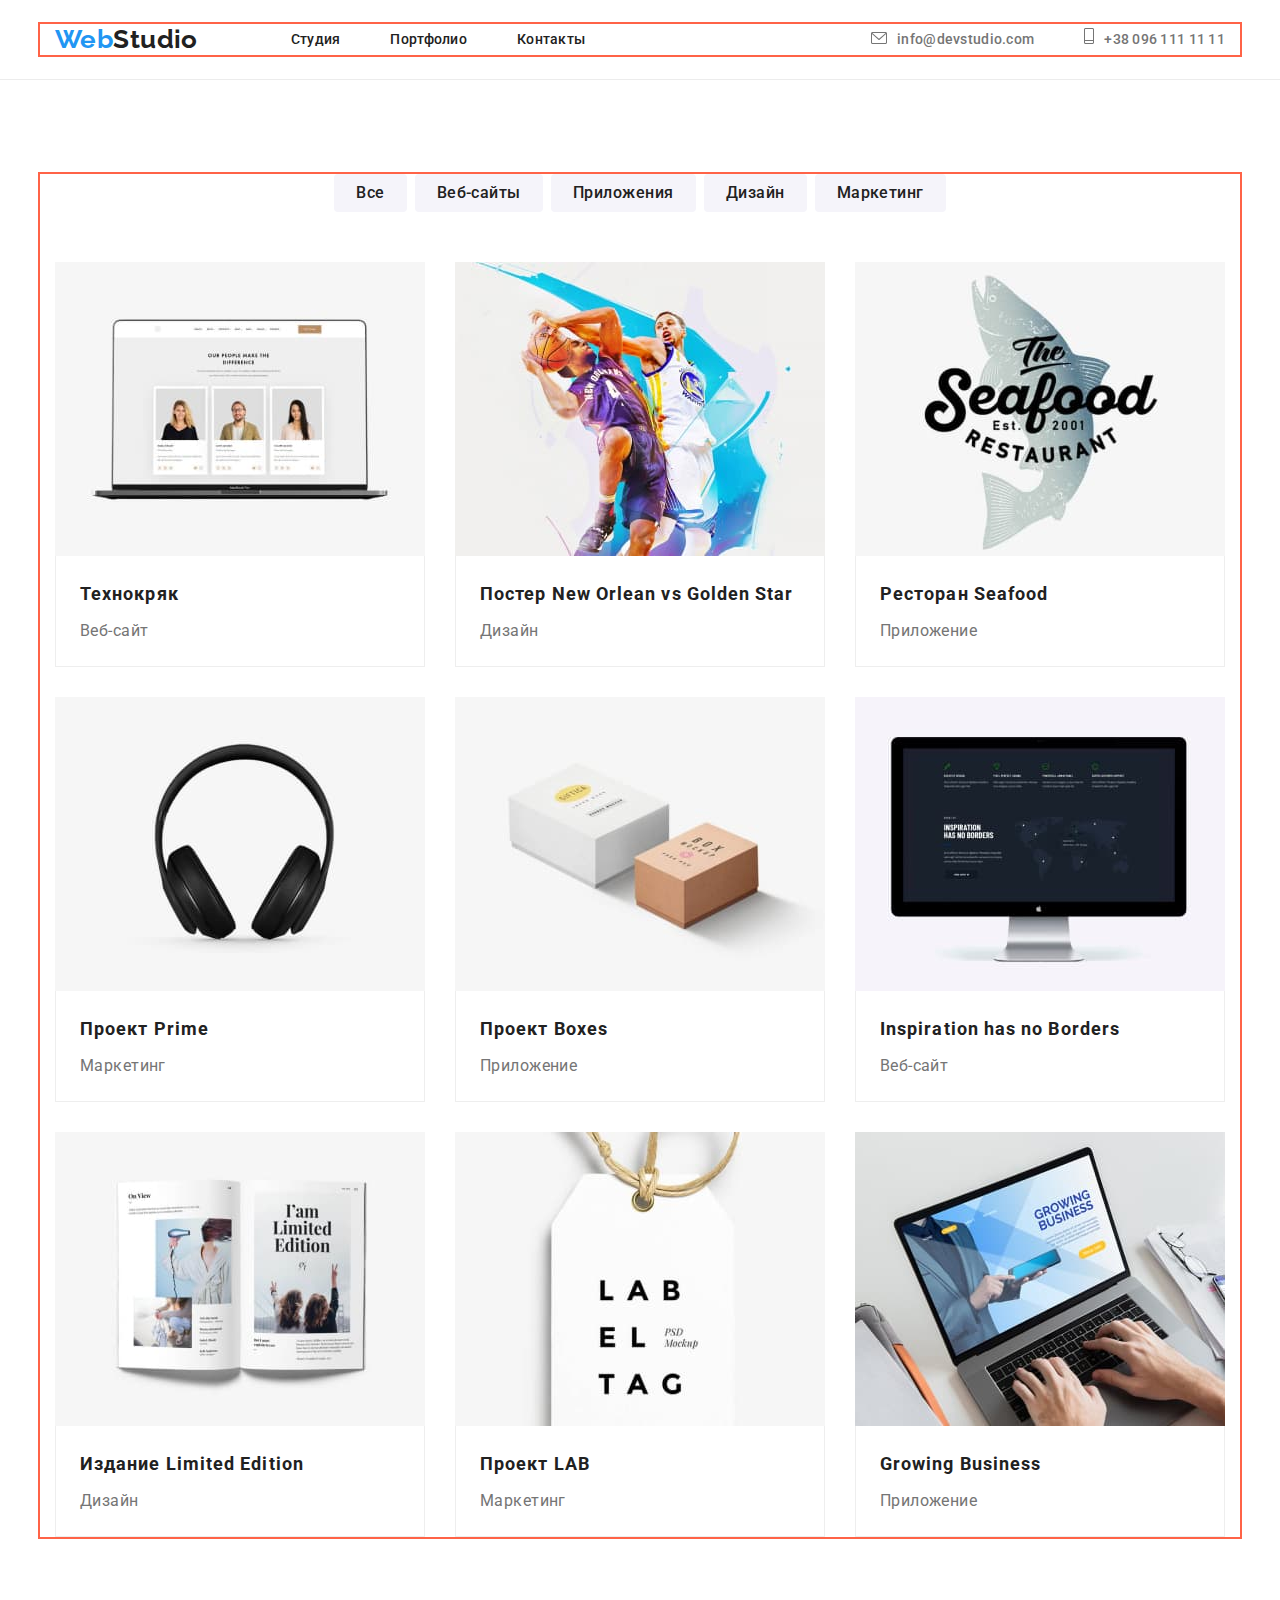
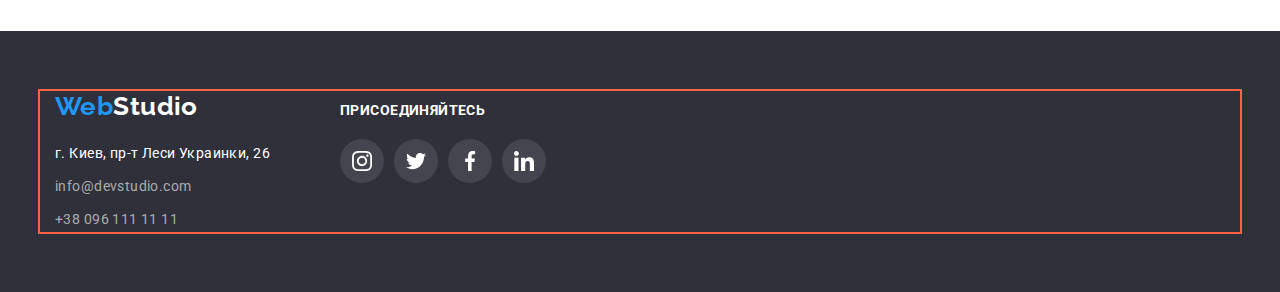
==== commit 816fd273: "поэксперементировал с декоративными элементами и их свойствами в секции клиенты и контакты в шапке" ====
--- a/portfolio.html
+++ b/portfolio.html
@@ -24,8 +24,8 @@
         </nav>   
         <!--header-contact-->
         <ul class="contact-list list">
-            <li><a href="mailto:info@devstudio.com" class="link link-email">info@devstudio.com</a></li>
-            <li><a href="tel:+380961111111" class="link">+38 096 111 11 11</a></li>
+            <li class="item-email" ><a href="mailto:info@devstudio.com" class="link link-email">info@devstudio.com</a></li>
+            <li><a href="tel:+380961111111" class="link link-telephon">+38 096 111 11 11</a></li>
         </ul>
         </div>
     </header>
--- a/CSS/style.css
+++ b/CSS/style.css
@@ -120,8 +120,25 @@
 .contact-list {
     display: inline-flex;
 }
-.contact-list .link-email{
+.item-email{
     margin-right: 50px;
+}
+.link-email::before {
+    display: inline-block;
+    content: "";
+    height: 12px;
+    width: 16px;
+    margin-right: 10px;
+    background-image: url(../images/envelope.svg);
+}
+.link-telephon::before{
+    display: inline-block;
+    content: "";
+    height: 16px;
+    width: 10px;
+    margin-right: 10px;
+    background-position: bottom;
+    background-image: url(../images/Vector.svg);
 }
 .header-container {
     display: flex;
@@ -351,17 +368,20 @@
 }
 /*section5-clients*/
 .clients-item {
-    margin-left: 30px;
-    /* margin-top: 30px; */
-    flex-basis: calc(100% / 6 - 30px);
-
-    /* padding: 20px 63px; */
-    content: auto;
+    height: 90px;
+    width: 170px;
     border: 1px solid #AFB1B8;
     border-radius: 4px;
-}
-
-   /*section-portfolio*/
+    margin-left: 30px;
+    flex-basis: calc(100% / 6 - 30px);
+    /* margin-top: 30px; */
+}
+.clients-item img {
+    height: 100%;
+    width: 100%;
+    object-fit: scale-down;
+}
+/*section-portfolio*/
 .list-button {
     display: flex;
     justify-content: center;
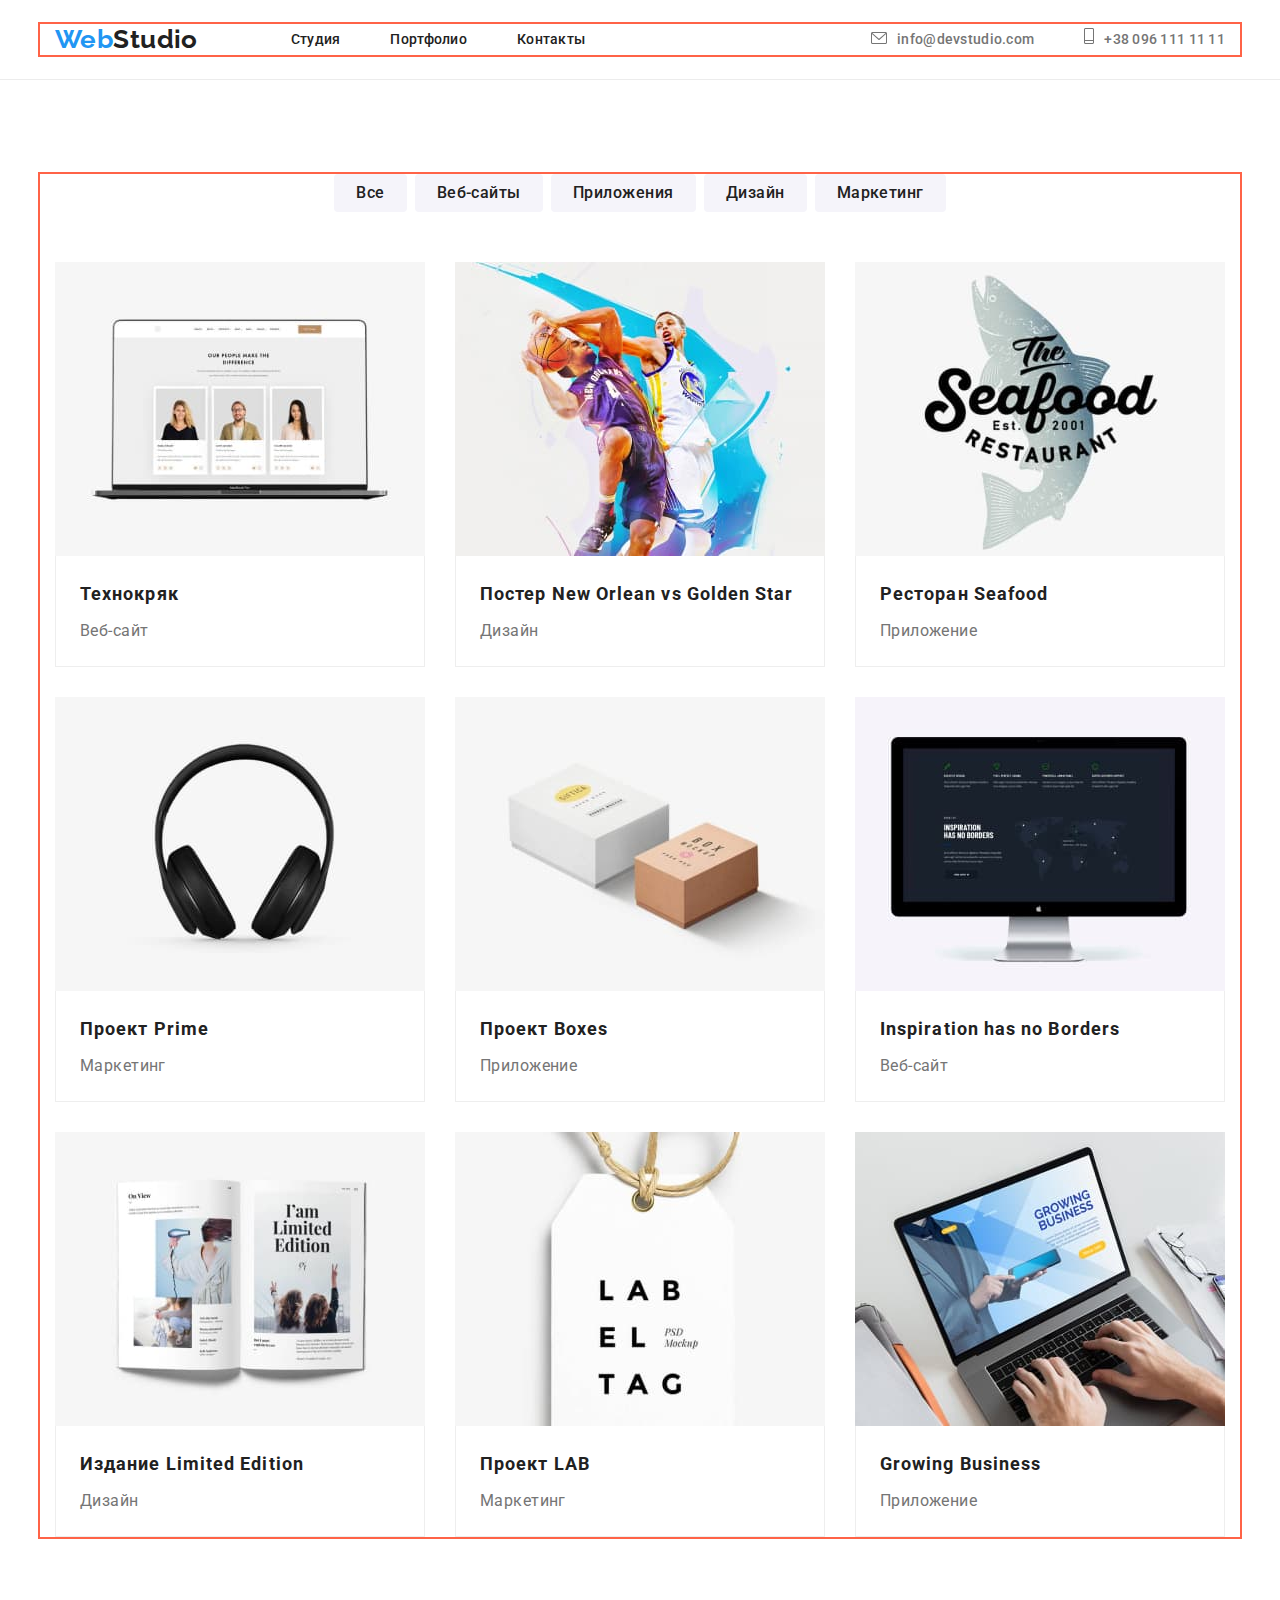
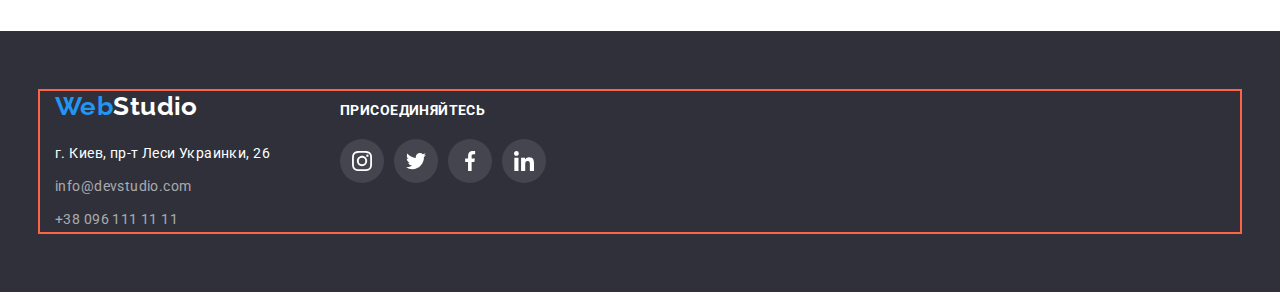
==== commit 78c25191: "Добавил иконки соцсетей в футер, удалил лишние комментарии в css" ====
--- a/portfolio.html
+++ b/portfolio.html
@@ -134,15 +134,35 @@
             </div>
             <div class="social">
                 <b class="join-footer">присоединяйтесь</b>
-                <ul class="list social-list" >
-                    <li class="social-item"> <a href="#" class="link social-img box-instagram">
-                    </a></li>
-                    <li class="social-item"> <a href="#" class="link social-img box-twitter">
-                    </a></li>
-                    <li class="social-item"> <a href="#" class="link social-img box-facebook">
-                    </a></li>
-                    <li class="social-item"> <a href="#" class="link social-img box-linkedin">
-                    </a></li>
+                <ul class="list social-list">
+                    <li class="social-item">
+                        <a href="#" class="link social-img-white">
+                            <svg class="icon-footer" width="20" height="20">
+                                <use href="./images/sprite.svg#instagram"></use>
+                            </svg>
+                        </a>
+                    </li>
+                    <li class="social-item">
+                        <a href="#" class="link social-img-white">
+                            <svg class="icon-footer" width="20" height="20">
+                                <use href="./images/sprite.svg#twitter"></use>
+                            </svg>
+                        </a>
+                    </li>
+                    <li class="social-item">
+                        <a href="#" class="link social-img-white">
+                            <svg class="icon-footer" width="20" height="20">
+                                <use href="./images/sprite.svg#facebook"></use>
+                            </svg>
+                        </a>
+                    </li>
+                    <li class="social-item">
+                        <a href="#" class="link social-img-white">
+                            <svg class="icon-footer" width="20" height="20">
+                                <use href="./images/sprite.svg#linkedin"></use>
+                            </svg>
+                        </a>
+                    </li>
                 </ul>
             </div>
         </div>
--- a/CSS/style.css
+++ b/CSS/style.css
@@ -7,537 +7,508 @@
 /* font-family: 'Raleway', sans-serif;
    font-family: 'Roboto', sans-serif; 
 */
-:root{
-    --primary-text-color: #757575;
-    --title-text-color: #212121;
-    --accent-color: #2196F3;
-    --primary-white-color: #ffffff;
-    --contact-text-color: rgba(255, 255, 255, 0.6);
-    --background-hero-footer: #2F303A;
-    /* --general-background-page: #E5E5E5; */
-    --background-section-comand: #F5F4FA;
+:root {
+  --primary-text-color: #757575;
+  --title-text-color: #212121;
+  --accent-color: #2196f3;
+  --primary-white-color: #ffffff;
+  --contact-text-color: rgba(255, 255, 255, 0.6);
+  --background-hero-footer: #2f303a;
+  /* --general-background-page: #E5E5E5; */
+  --background-section-comand: #f5f4fa;
 }
 html {
-    box-sizing: border-box;
-}  
+  box-sizing: border-box;
+}
 *,
 *::before,
 *::after {
-    box-sizing: inherit;
-}
-  img {
-    display: block;
-    max-width: 100%;
-    height: auto;
+  box-sizing: inherit;
+}
+img {
+  display: block;
+  max-width: 100%;
+  height: auto;
 }
 
 h1,
 h2,
 h3,
 p {
-    margin-top: 0;
+  margin-top: 0;
 }
 body {
-    background-color: var(--primary-white-color);
-    color: var(--primary-text-color);
-    font-family: Roboto, sans-serif;
-    font-weight: 400;
-    letter-spacing: 0.03em;
-    font-size: 14px;
-    line-height: 1.71;
+  background-color: var(--primary-white-color);
+  color: var(--primary-text-color);
+  font-family: Roboto, sans-serif;
+  font-weight: 400;
+  letter-spacing: 0.03em;
+  font-size: 14px;
+  line-height: 1.71;
 }
 /* utilities */
-.section{
-    padding-top: 94px;
-    padding-bottom: 94px;
+.section {
+  padding-top: 94px;
+  padding-bottom: 94px;
 }
 .list {
-    padding: 0;
-    margin: 0;
-    list-style: none;
+  padding: 0;
+  margin: 0;
+  list-style: none;
 }
 .visually-hidden {
-    position: absolute !important;
-    clip: rect(1px 1px 1px 1px);
-    clip: rect(1px, 1px, 1px, 1px);
-    padding: 0 !important;
-    border: 0 !important;
-    height: 1px !important;
-    width: 1px !important;
-    overflow: hidden;
+  position: absolute !important;
+  clip: rect(1px 1px 1px 1px);
+  clip: rect(1px, 1px, 1px, 1px);
+  padding: 0 !important;
+  border: 0 !important;
+  height: 1px !important;
+  width: 1px !important;
+  overflow: hidden;
 }
 .container {
-    width: 1200px;
-    padding-left: 15px;
-    padding-right: 15px;
-    outline: 2px solid tomato;
-    margin: 0 auto;
+  width: 1200px;
+  padding-left: 15px;
+  padding-right: 15px;
+  outline: 2px solid tomato;
+  margin: 0 auto;
 }
 .button {
-    border-radius: 4px ;
-    display: inline-block;
-    margin: 0;
-    padding: 0;
-    box-shadow: none;
-    cursor: pointer;
-    border: none;
-}
-.grid-list{
-    display: flex;
-    flex-wrap: wrap;
-    margin-left: -30px;
-    /* margin-top: -30px; */
+  border-radius: 4px;
+  display: inline-block;
+  margin: 0;
+  padding: 0;
+  box-shadow: none;
+  cursor: pointer;
+  border: none;
+}
+.grid-list {
+  display: flex;
+  flex-wrap: wrap;
+  margin-left: -30px;
+  /* margin-top: -30px; */
 }
 /* Logo */
 .logo {
-    color: var(--title-text-color);
-    font-family: Raleway, sans-serif;
-    font-size: 26px;
-    font-weight: 700;
-    line-height: 1.19;
-    text-decoration: none;
+  color: var(--title-text-color);
+  font-family: Raleway, sans-serif;
+  font-size: 26px;
+  font-weight: 700;
+  line-height: 1.19;
+  text-decoration: none;
 }
 .logo-accent {
-    color: var(--accent-color);
+  color: var(--accent-color);
 }
 /* site-nav */
-.site-nav{
-    display: inline-flex;
+.site-nav {
+  display: inline-flex;
 }
 .site-nav-item:not(:last-child) {
-    margin-right: 50px;
+  margin-right: 50px;
 }
 .header .logo {
-    margin-right: 93px;
+  margin-right: 93px;
 }
 .header {
-    padding-top: 24px;
-    padding-bottom: 24px;
-
-    border-bottom: 1px solid #ECECEC;
-} 
+  padding-top: 24px;
+  padding-bottom: 24px;
+
+  border-bottom: 1px solid #ececec;
+}
 
 .contact-list {
-    display: inline-flex;
-}
-.item-email{
-    margin-right: 50px;
+  display: inline-flex;
+}
+.item-email {
+  margin-right: 50px;
 }
 .link-email::before {
-    display: inline-block;
-    content: "";
-    height: 12px;
-    width: 16px;
-    margin-right: 10px;
-    background-image: url(../images/envelope.svg);
-}
-.link-telephon::before{
-    display: inline-block;
-    content: "";
-    height: 16px;
-    width: 10px;
-    margin-right: 10px;
-    background-position: bottom;
-    background-image: url(../images/Vector.svg);
+  display: inline-block;
+  content: '';
+  height: 12px;
+  width: 16px;
+  margin-right: 10px;
+  background-image: url(../images/envelope.svg);
+}
+.link-telephon::before {
+  display: inline-block;
+  content: '';
+  height: 16px;
+  width: 10px;
+  margin-right: 10px;
+  background-position: bottom;
+  background-image: url(../images/Vector.svg);
 }
 .header-container {
-    display: flex;
-    justify-content: flex-end;
-    align-items: center;
-
+  display: flex;
+  justify-content: flex-end;
+  align-items: center;
 }
 .navigation {
-    display: flex;
-    align-items: center;
-    margin-right: auto;
-   } 
+  display: flex;
+  align-items: center;
+  margin-right: auto;
+}
 .site-nav .link {
-    color: var(--title-text-color);
-    font-weight: 500;
-    line-height: 1.14;
-    text-decoration: none;
-    letter-spacing: 0.02em;
-} 
+  color: var(--title-text-color);
+  font-weight: 500;
+  line-height: 1.14;
+  text-decoration: none;
+  letter-spacing: 0.02em;
+}
 .site-nav .link:hover,
 .site-nav .link:focus {
   color: var(--accent-color);
 }
 .contact-list .link {
-    color: var(--primary-text-color);
-    font-weight: 500;
-    line-height: 1.14;
-    text-decoration: none;
-    letter-spacing: 0.02em;
-} 
+  color: var(--primary-text-color);
+  font-weight: 500;
+  line-height: 1.14;
+  text-decoration: none;
+  letter-spacing: 0.02em;
+}
 .contact-list .link:hover,
 .contact-list .link:focus {
-    color: var(--accent-color);
+  color: var(--accent-color);
 }
 /*section1-hero */
 .hero,
 .footer {
-    background-color: var(--background-hero-footer);
-}
-.hero-container{
-    display: inline-block;
-    padding-top: 200px;
-    padding-bottom: 200px;
-    width: 700px;
-}
-.hero{
-    text-align: center;
+  background-color: var(--background-hero-footer);
+}
+.hero-container {
+  display: inline-block;
+  padding-top: 200px;
+  padding-bottom: 200px;
+  width: 700px;
+}
+.hero {
+  text-align: center;
 }
 .hero-title {
-    color: var(--primary-white-color);
-    font-weight: 900;
-    font-size: 44px;
-    line-height: 1.36;
-    
-    letter-spacing: 0.06em;
-    text-transform: uppercase;
-    display: block;
-
-    margin-bottom: 30px;
+  color: var(--primary-white-color);
+  font-weight: 900;
+  font-size: 44px;
+  line-height: 1.36;
+
+  letter-spacing: 0.06em;
+  text-transform: uppercase;
+  display: block;
+
+  margin-bottom: 30px;
 }
 .hero .button {
-    background-color: var(--accent-color);
-    color: var(--primary-white-color);
-    font-weight: 700;
-    font-size: 16px;
-    line-height: 1.87;
-    text-align: center;
-    letter-spacing: 0.06em;
-    text-decoration: none;
-    
-    padding: 10px 32px;
-    min-width: 136px;
-    box-shadow: 0px 4px 4px rgba(0, 0, 0, 0.15);
-}
-
+  background-color: var(--accent-color);
+  color: var(--primary-white-color);
+  font-weight: 700;
+  font-size: 16px;
+  line-height: 1.87;
+  text-align: center;
+  letter-spacing: 0.06em;
+  text-decoration: none;
+
+  padding: 10px 32px;
+  min-width: 136px;
+  box-shadow: 0px 4px 4px rgba(0, 0, 0, 0.15);
+}
 /* Overlay-hero*/
 .overlay {
-    max-width: 1600px;
-    height: 600px;
-    margin-left: auto;
-    margin-right: auto;
-    background: #C4C4C4;
-    background-image: linear-gradient(
-        rgba(47, 48, 58, 0.4),
-        rgba(47, 48, 58, 0.4)
-      ),
-      url("../images/Hero-img.jpg");
-  
-    background-repeat: no-repeat;
-    background-position: center;
-    background-size: cover;
+  max-width: 1600px;
+  height: 600px;
+  margin-left: auto;
+  margin-right: auto;
+  background: #c4c4c4;
+  background-image: linear-gradient(
+      rgba(47, 48, 58, 0.4),
+      rgba(47, 48, 58, 0.4)
+    ),
+    url('../images/Hero-img.jpg');
+
+  background-repeat: no-repeat;
+  background-position: center;
+  background-size: cover;
 }
 /*section2-feature */
-.section-feature{
-    padding-bottom: 0;
-}
-
-
+.section-feature {
+  padding-bottom: 0;
+}
 .feature-list .title {
-    color: var(--title-text-color);
-    font-weight: 700;
-    font-size: 14px;
-    line-height: 1.14;
-    letter-spacing: 0.03em;
-    text-transform: uppercase;
-
-    margin-bottom: 10px;
-}
-.feature-list p{
-    margin-bottom: 0;
-    padding-block-start: 3px;
-    padding-block-end: 3px;
-    
+  color: var(--title-text-color);
+  font-weight: 700;
+  font-size: 14px;
+  line-height: 1.14;
+  letter-spacing: 0.03em;
+  text-transform: uppercase;
+
+  margin-bottom: 10px;
+}
+.feature-list p {
+  margin-bottom: 0;
+  padding-block-start: 3px;
+  padding-block-end: 3px;
 }
 .feature-item {
-    margin-left: 30px;
-    /* margin-top: 30px; */
-    flex-basis: calc(100% / 4 - 30px);
-}
-
+  margin-left: 30px;
+  /* margin-top: 30px; */
+  flex-basis: calc(100% / 4 - 30px);
+}
 .feature-item::before {
-    display: block;
-    content: "";
-    height: 120px;
-    background-size: 70px;
-    background-repeat: no-repeat;
-    background-position: center;
-    background-color: #F5F4FA ;
-    border-radius: 4px;
-    margin-bottom: 30px;  
-}
-.icon-antenna::before{
-    background-image: url(../images/antenna.svg);
-}
-.icon-clock::before{
-    background-image: url(../images/clock.svg);
-}
-.icon-diagram::before{
-    background-image: url(../images/diagram.svg);
-}
-.icon-astronaut::before{
-    background-image: url(../images/astronaut.svg);
+  display: block;
+  content: '';
+  height: 120px;
+  background-size: 70px;
+  background-repeat: no-repeat;
+  background-position: center;
+  background-color: #f5f4fa;
+  border-radius: 4px;
+  margin-bottom: 30px;
+}
+.icon-antenna::before {
+  background-image: url(../images/antenna.svg);
+}
+.icon-clock::before {
+  background-image: url(../images/clock.svg);
+}
+.icon-diagram::before {
+  background-image: url(../images/diagram.svg);
+}
+.icon-astronaut::before {
+  background-image: url(../images/astronaut.svg);
 }
 /*section3-product*/
 .section-title {
-    color: var(--title-text-color);
-    font-weight: 700;
-    font-size: 36px;
-    line-height: 1.17;
-    text-align: center;
-
-    margin-bottom: 50px;
+  color: var(--title-text-color);
+  font-weight: 700;
+  font-size: 36px;
+  line-height: 1.17;
+  text-align: center;
+
+  margin-bottom: 50px;
 }
 .product-item {
-    margin-left: 30px;
-    /* margin-top: 30px; */
-    flex-basis: calc(100% / 3 - 30px);
+  margin-left: 30px;
+  /* margin-top: 30px; */
+  flex-basis: calc(100% / 3 - 30px);
 }
 /*section4-comand*/
 .section-comand {
-    background-color: var(--background-section-comand);
+  background-color: var(--background-section-comand);
 }
 .comand-list li {
-    background-color: var(--primary-white-color);
-    font-size: 16px;
-    line-height: 1.19;
-
-    /* padding-bottom: 30px; */
+  background-color: var(--primary-white-color);
+  font-size: 16px;
+  line-height: 1.19;
+  /* padding-bottom: 30px; */
 }
 .comand-list .title {
-    color: var(--title-text-color);
-    font-weight: 500;
-
-    margin-top: 30px;
-    margin-bottom: 10px;
+  color: var(--title-text-color);
+  font-weight: 500;
+
+  margin-top: 30px;
+  margin-bottom: 10px;
 }
 .comand-item {
-    text-align: center;
-    box-shadow: 0px 1px 3px rgba(0, 0, 0, 0.12), 0px 1px 1px rgba(0, 0, 0, 0.14), 0px 2px 1px rgba(0, 0, 0, 0.2);
-    border-radius: 0px 0px 4px 4px;
-
-    margin-left: 30px;
-    /* margin-top: 30px; */
-    flex-basis: calc(100% / 4 - 30px);
-    }
+  text-align: center;
+  box-shadow: 0px 1px 3px rgba(0, 0, 0, 0.12), 0px 1px 1px rgba(0, 0, 0, 0.14),
+    0px 2px 1px rgba(0, 0, 0, 0.2);
+  border-radius: 0px 0px 4px 4px;
+
+  margin-left: 30px;
+  /* margin-top: 30px; */
+  flex-basis: calc(100% / 4 - 30px);
+}
 .comand-item p {
-    margin-bottom: 16px;
+  margin-bottom: 16px;
 }
 .social-list {
-    display: flex;
-    flex-wrap: wrap;
-    width: 206px;
-    margin-left: auto;
-    margin-right: auto;
-    padding-bottom: 30px;
-}
-.social-img::before {
-    display: block;
-    content: "";
-    height: 44px;
-    width: 44px;
-    background-size: auto;
-    background-repeat: no-repeat;
-    background-position: center;
-    border-radius: 50%;
-    margin-right: 10px;
-}
-.box-comand-instagram::before{
-    background-image: url(../images/instagram.svg);
-    background-color: var(--primary-white-color);
-}
-.box-comand-twitter::before{
-    background-image: url(../images/twitter.svg);
-    background-color: var(--primary-white-color);
-}
-.box-comand-facebook::before{
-    background-image: url(../images/facebook.svg);
-    background-color: var(--primary-white-color);
-}
-.box-comand-linkedin::before{
-    background-image: url(../images/linkedin.svg);
-    background-color: var(--primary-white-color);
-    margin-right: 0px;
-}     
-.social-img:hover::before{
-    background-color:  #2196F3;
+  display: flex;
+  flex-wrap: wrap;
+  justify-content: space-between;
+  width: 206px;
+  margin-left: auto;
+  margin-right: auto;
+  padding-bottom: 30px;
+}
+.social-item .link {
+  display: flex;
+  justify-content: center;
+  align-items: center;
+  height: 44px;
+  width: 44px;
+
+  color: #afb1b8;
+
+  border-radius: 50%;
+  margin-right: 10px;
+}
+.social-item .link:last-child {
+  margin-right: 0px;
+}
+.social-item .link:hover,
+.social-item .link:focus {
+  background-color: var(--accent-color);
+  color: var(--primary-white-color);
+}
+.icon {
+  fill: currentColor;
 }
 /*section5-clients*/
-.clients-item {
-    height: 90px;
-    width: 170px;
-    border: 1px solid #AFB1B8;
-    border-radius: 4px;
-    margin-left: 30px;
-    flex-basis: calc(100% / 6 - 30px);
-    /* margin-top: 30px; */
-}
-.clients-item img {
-    height: 100%;
-    width: 100%;
-    object-fit: scale-down;
+.clients-item .link {
+  display: flex;
+  justify-content: center;
+  align-items: center;
+  height: 90px;
+  width: 170px;
+  color: #afb1b8;
+  border: 1px solid #afb1b8;
+  border-radius: 4px;
+  margin-left: 30px;
+  flex-basis: calc(100% / 6 - 30px);
+  /* margin-top: 30px; */
+}
+.clients-item .link:hover,
+.clients-item .link:focus {
+  border-color: var(--accent-color);
+  color: var(--accent-color);
+}
+.client-icon {
+  fill: currentColor;
+}
+.client-icon:hover {
+  fill: var(--accent-color);
 }
 /*section-portfolio*/
 .list-button {
-    display: flex;
-    justify-content: center;
-    margin-bottom: 50px;
-}    
+  display: flex;
+  justify-content: center;
+  margin-bottom: 50px;
+}
 .list-button .button {
-    background-color: var(--background-section-comand);
-    color: var(--title-text-color);
-    font-weight: 500;
-    font-size: 16px;
-    line-height: 1.63;
-    letter-spacing: 0.03em;
-    
-    padding: 6px 22px;
-    border-color: var(--background-section-comand);
-}
-.item-botton{ 
-    margin-right: 8px;
+  background-color: var(--background-section-comand);
+  color: var(--title-text-color);
+  font-weight: 500;
+  font-size: 16px;
+  line-height: 1.63;
+  letter-spacing: 0.03em;
+
+  padding: 6px 22px;
+  border-color: var(--background-section-comand);
+}
+.item-botton {
+  margin-right: 8px;
 }
 .item-botton:last-child {
-    margin-right: 0;
+  margin-right: 0;
 }
 .list-button .button:hover,
 .list-button .button:focus {
-    background-color: var(--accent-color);
-    color: var(--primary-white-color);
-    border-color: var(--accent-color);
-    box-shadow: 0px 3px 1px rgba(0, 0, 0, 0.1), 0px 1px 2px rgba(0, 0, 0, 0.08), 0px 2px 2px rgba(0, 0, 0, 0.12);
-}
-.list-portfolio{
-    margin-top: -30px;
-
-}
-.item-portfolio{
-    margin-left: 30px;
-    margin-top: 30px;
-    flex-basis: calc(100% / 3 - 30px);
-
-    background-color: var(--primary-white-color);
-
-}     
+  background-color: var(--accent-color);
+  color: var(--primary-white-color);
+  border-color: var(--accent-color);
+  box-shadow: 0px 3px 1px rgba(0, 0, 0, 0.1), 0px 1px 2px rgba(0, 0, 0, 0.08),
+    0px 2px 2px rgba(0, 0, 0, 0.12);
+}
+.list-portfolio {
+  margin-top: -30px;
+}
+.item-portfolio {
+  margin-left: 30px;
+  margin-top: 30px;
+  flex-basis: calc(100% / 3 - 30px);
+
+  background-color: var(--primary-white-color);
+}
 .list-portfolio .link {
-    text-decoration: none; 
+  text-decoration: none;
 }
 .title-portfolio {
-    color: var(--title-text-color);
-    font-weight: 700;
-    font-size: 18px;
-    line-height: 2;
-    text-decoration: none;
-    letter-spacing: 0.06em;
-
-    margin-bottom: 4px; 
+  color: var(--title-text-color);
+  font-weight: 700;
+  font-size: 18px;
+  line-height: 2;
+  text-decoration: none;
+  letter-spacing: 0.06em;
+
+  margin-bottom: 4px;
 }
 .category-product {
-    color: var(--primary-text-color);    
-    font-size: 16px;
-    line-height: 1.88;
-
-    margin-bottom: 0; 
+  color: var(--primary-text-color);
+  font-size: 16px;
+  line-height: 1.88;
+
+  margin-bottom: 0;
 }
 .item-product {
-    padding: 20px 24px;
-    border-bottom: 1px solid #EEEEEE;
-    border-left: 1px solid #EEEEEE;
-    border-right: 1px solid #EEEEEE;
+  padding: 20px 24px;
+  border-bottom: 1px solid #eeeeee;
+  border-left: 1px solid #eeeeee;
+  border-right: 1px solid #eeeeee;
 }
 /*footer-address*/
-.footer {  
-    padding-top: 60px;
-    padding-bottom: 60px;
+.footer {
+  padding-top: 60px;
+  padding-bottom: 60px;
 }
 .footer-сontainer .logo-footer {
-    display: inline-block;
-    color: var(--primary-white-color);
-    
-    margin-bottom: 20px;
-}
-.footer-address{ 
-    display: flex;
-    
-    flex-direction: column;
-    font-style: normal;
+  display: inline-block;
+  color: var(--primary-white-color);
+
+  margin-bottom: 20px;
+}
+.footer-address {
+  display: flex;
+
+  flex-direction: column;
+  font-style: normal;
 }
 .footer-address .link {
-    color: var(--primary-white-color);
-    text-decoration: none;
-    margin-bottom: 9px;
-    width: max-content;
+  color: var(--primary-white-color);
+  text-decoration: none;
+  margin-bottom: 9px;
+  width: max-content;
 }
 .footer-address .link-contact {
-    color: var(--contact-text-color);
+  color: var(--contact-text-color);
 }
 .link-contact:last-child {
-    margin-bottom: 0px;
+  margin-bottom: 0px;
 }
 .footer-address .link-contact:hover,
 .footer-address .link-contact:focus {
-    color: var(--accent-color);
+  color: var(--accent-color);
 }
 .social {
-    margin-left: 70px;
-}
-.join-footer{
-    display: block;
-    text-transform: uppercase;
-    color: var(--primary-white-color);
-    line-height: 1.14;
-
-    margin-bottom: 20px;
-
+  margin-left: 70px;
+}
+.join-footer {
+  display: block;
+  text-transform: uppercase;
+  color: var(--primary-white-color);
+  line-height: 1.14;
+
+  margin-bottom: 20px;
 }
 .footer-сontainer {
-    display: flex;
-    align-items: baseline;
-
-}
-/* .social-list {
-    display: flex;
-    flex-wrap: wrap;
-    width: 206px;
-    margin-left: auto;
-    margin-right: auto;
-    margin-top: 20px;
-} */
-/* .social-img::before {
-    display: block;
-    content: "";
-    height: 44px;
-    width: 44px;
-    background-size: auto;
-    background-repeat: no-repeat;
-    background-position: center;
-    border-radius: 50%;
-    margin-right: 10px;
-} */
-.box-instagram::before{
-    background-image: url(../images/instagram-2.svg);
-    background-color:rgba(255, 255, 255, 0.1);
-}
-.box-twitter::before{
-    background-image: url(../images/twitter-1.svg);
-    background-color:rgba(255, 255, 255, 0.1);
-}
-.box-facebook::before{
-    background-image: url(../images/facebook-1.svg);
-    background-color:rgba(255, 255, 255, 0.1);
-}
-.box-linkedin::before{
-    background-image: url(../images/linkedin-1.svg);
-    background-color:rgba(255, 255, 255, 0.1);
-    margin-right: 0px;
-}     
-.social-img:hover::before{
-    background-color:  #2196F3;
-}
-
-
-
+  display: flex;
+  align-items: baseline;
+}
+.social-list {
+  display: flex;
+  flex-wrap: wrap;
+  width: 206px;
+  margin-left: auto;
+  margin-right: auto;
+  margin-top: 20px;
+}
+.social-item .social-img-white {
+  background-color: rgba(255, 255, 255, 0.1);
+  color: var(--primary-white-color);
+}
+.icon-footer {
+  fill: currentColor;
+}
+.social-item .social-img-white:focus,
+.social-item .social-img-white:hover {
+  background-color: var(--accent-color);
+}
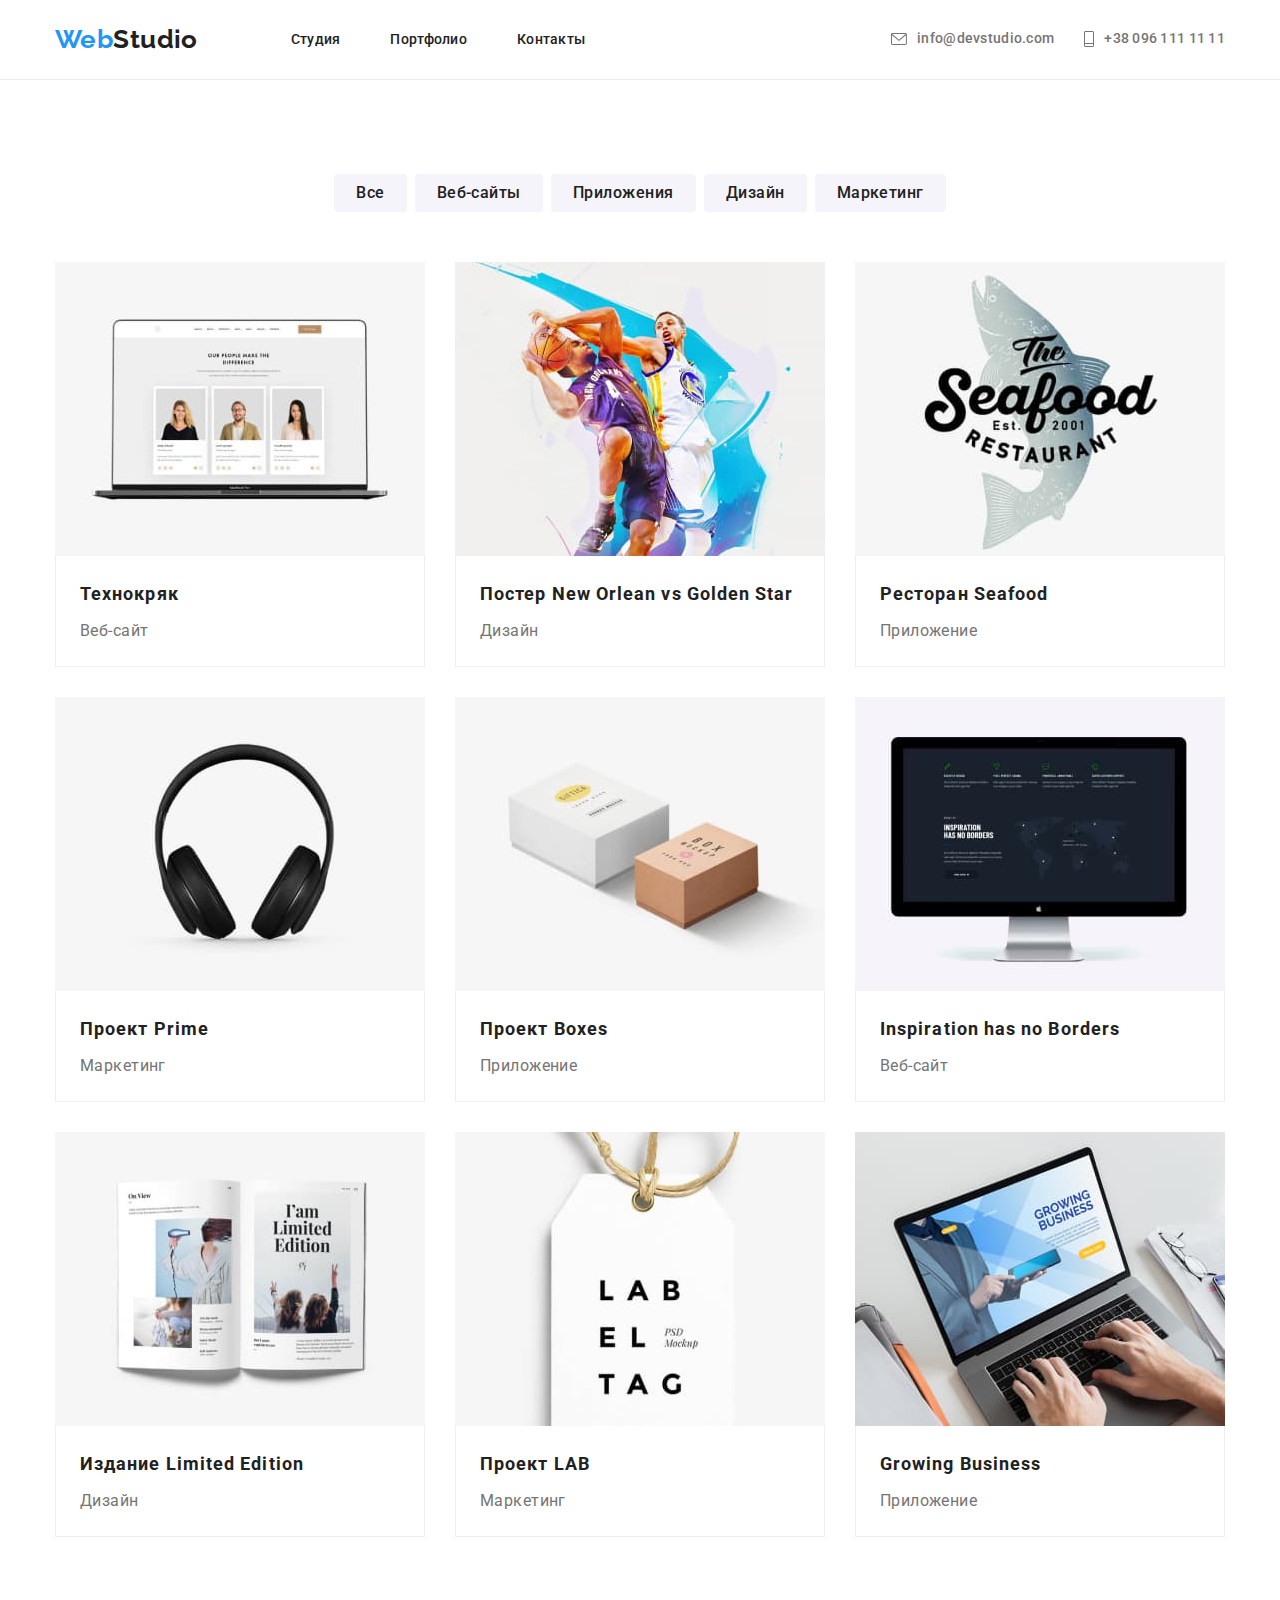
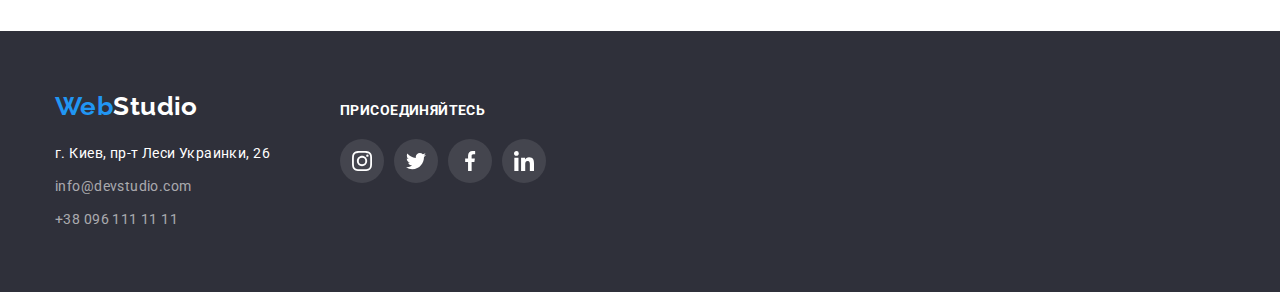
==== commit 5342d6c5: "Поставил иконки телефона и email в шапку, адаптировал иконки приимуществ и убрал лишние убрал" ====
--- a/portfolio.html
+++ b/portfolio.html
@@ -24,8 +24,22 @@
         </nav>   
         <!--header-contact-->
         <ul class="contact-list list">
-            <li class="item-email" ><a href="mailto:info@devstudio.com" class="link link-email">info@devstudio.com</a></li>
-            <li><a href="tel:+380961111111" class="link link-telephon">+38 096 111 11 11</a></li>
+            <li class="item-email">
+                <a href="mailto:info@devstudio.com" class="link link-email-telephon">
+                    <svg class="icon-footer-header" width="16" height="12">
+                        <use href="./images/sprite.svg#envelope"></use>
+                    </svg>
+                    <div>info@devstudio.com</div>
+                </a>
+            </li>
+            <li class="item-email">
+                <a href="tel:+380961111111" class="link link-email-telephon">
+                    <svg class="icon-footer-header" width="10" height="16">
+                        <use href="./images/sprite.svg#vector"></use>
+                    </svg>
+                    <div>+38 096 111 11 11</div>
+                </a>
+            </li>
         </ul>
         </div>
     </header>
@@ -137,28 +151,28 @@
                 <ul class="list social-list">
                     <li class="social-item">
                         <a href="#" class="link social-img-white">
-                            <svg class="icon-footer" width="20" height="20">
+                            <svg class="icon-footer-header" width="20" height="20">
                                 <use href="./images/sprite.svg#instagram"></use>
                             </svg>
                         </a>
                     </li>
                     <li class="social-item">
                         <a href="#" class="link social-img-white">
-                            <svg class="icon-footer" width="20" height="20">
+                            <svg class="icon-footer-header" width="20" height="20">
                                 <use href="./images/sprite.svg#twitter"></use>
                             </svg>
                         </a>
                     </li>
                     <li class="social-item">
                         <a href="#" class="link social-img-white">
-                            <svg class="icon-footer" width="20" height="20">
+                            <svg class="icon-footer-header" width="20" height="20">
                                 <use href="./images/sprite.svg#facebook"></use>
                             </svg>
                         </a>
                     </li>
                     <li class="social-item">
                         <a href="#" class="link social-img-white">
-                            <svg class="icon-footer" width="20" height="20">
+                            <svg class="icon-footer-header" width="20" height="20">
                                 <use href="./images/sprite.svg#linkedin"></use>
                             </svg>
                         </a>
--- a/CSS/style.css
+++ b/CSS/style.css
@@ -30,7 +30,6 @@
   max-width: 100%;
   height: auto;
 }
-
 h1,
 h2,
 h3,
@@ -70,7 +69,7 @@
   width: 1200px;
   padding-left: 15px;
   padding-right: 15px;
-  outline: 2px solid tomato;
+  /* outline: 2px solid tomato; */
   margin: 0 auto;
 }
 .button {
@@ -121,24 +120,18 @@
   display: inline-flex;
 }
 .item-email {
-  margin-right: 50px;
-}
-.link-email::before {
-  display: inline-block;
-  content: '';
-  height: 12px;
-  width: 16px;
+  display: flex;
+}
+.item-email:not(:last-child) {
+  margin-right: 30px;
+}
+.link-email-telephon {
+  display: flex;
+  align-items: center;
+  justify-content: center;
+}
+.link-email-telephon .icon-footer-header {
   margin-right: 10px;
-  background-image: url(../images/envelope.svg);
-}
-.link-telephon::before {
-  display: inline-block;
-  content: '';
-  height: 16px;
-  width: 10px;
-  margin-right: 10px;
-  background-position: bottom;
-  background-image: url(../images/Vector.svg);
 }
 .header-container {
   display: flex;
@@ -324,12 +317,14 @@
 .social-list {
   display: flex;
   flex-wrap: wrap;
-  justify-content: space-between;
   width: 206px;
   margin-left: auto;
   margin-right: auto;
   padding-bottom: 30px;
 }
+.social-item:not(:last-child) {
+  margin-right: 10px;
+}
 .social-item .link {
   display: flex;
   justify-content: center;
@@ -340,10 +335,6 @@
   color: #afb1b8;
 
   border-radius: 50%;
-  margin-right: 10px;
-}
-.social-item .link:last-child {
-  margin-right: 0px;
 }
 .social-item .link:hover,
 .social-item .link:focus {
@@ -354,6 +345,11 @@
   fill: currentColor;
 }
 /*section5-clients*/
+.clients-item {
+  margin-left: 30px;
+  flex-basis: calc(100% / 6 - 30px);
+  /* margin-top: 30px; */
+}
 .clients-item .link {
   display: flex;
   justify-content: center;
@@ -363,9 +359,6 @@
   color: #afb1b8;
   border: 1px solid #afb1b8;
   border-radius: 4px;
-  margin-left: 30px;
-  flex-basis: calc(100% / 6 - 30px);
-  /* margin-top: 30px; */
 }
 .clients-item .link:hover,
 .clients-item .link:focus {
@@ -374,9 +367,6 @@
 }
 .client-icon {
   fill: currentColor;
-}
-.client-icon:hover {
-  fill: var(--accent-color);
 }
 /*section-portfolio*/
 .list-button {
@@ -493,19 +483,14 @@
   display: flex;
   align-items: baseline;
 }
-.social-list {
-  display: flex;
-  flex-wrap: wrap;
-  width: 206px;
-  margin-left: auto;
-  margin-right: auto;
-  margin-top: 20px;
+.social .social-list {
+  padding-bottom: 0px;
 }
 .social-item .social-img-white {
   background-color: rgba(255, 255, 255, 0.1);
   color: var(--primary-white-color);
 }
-.icon-footer {
+.icon-footer-header {
   fill: currentColor;
 }
 .social-item .social-img-white:focus,
